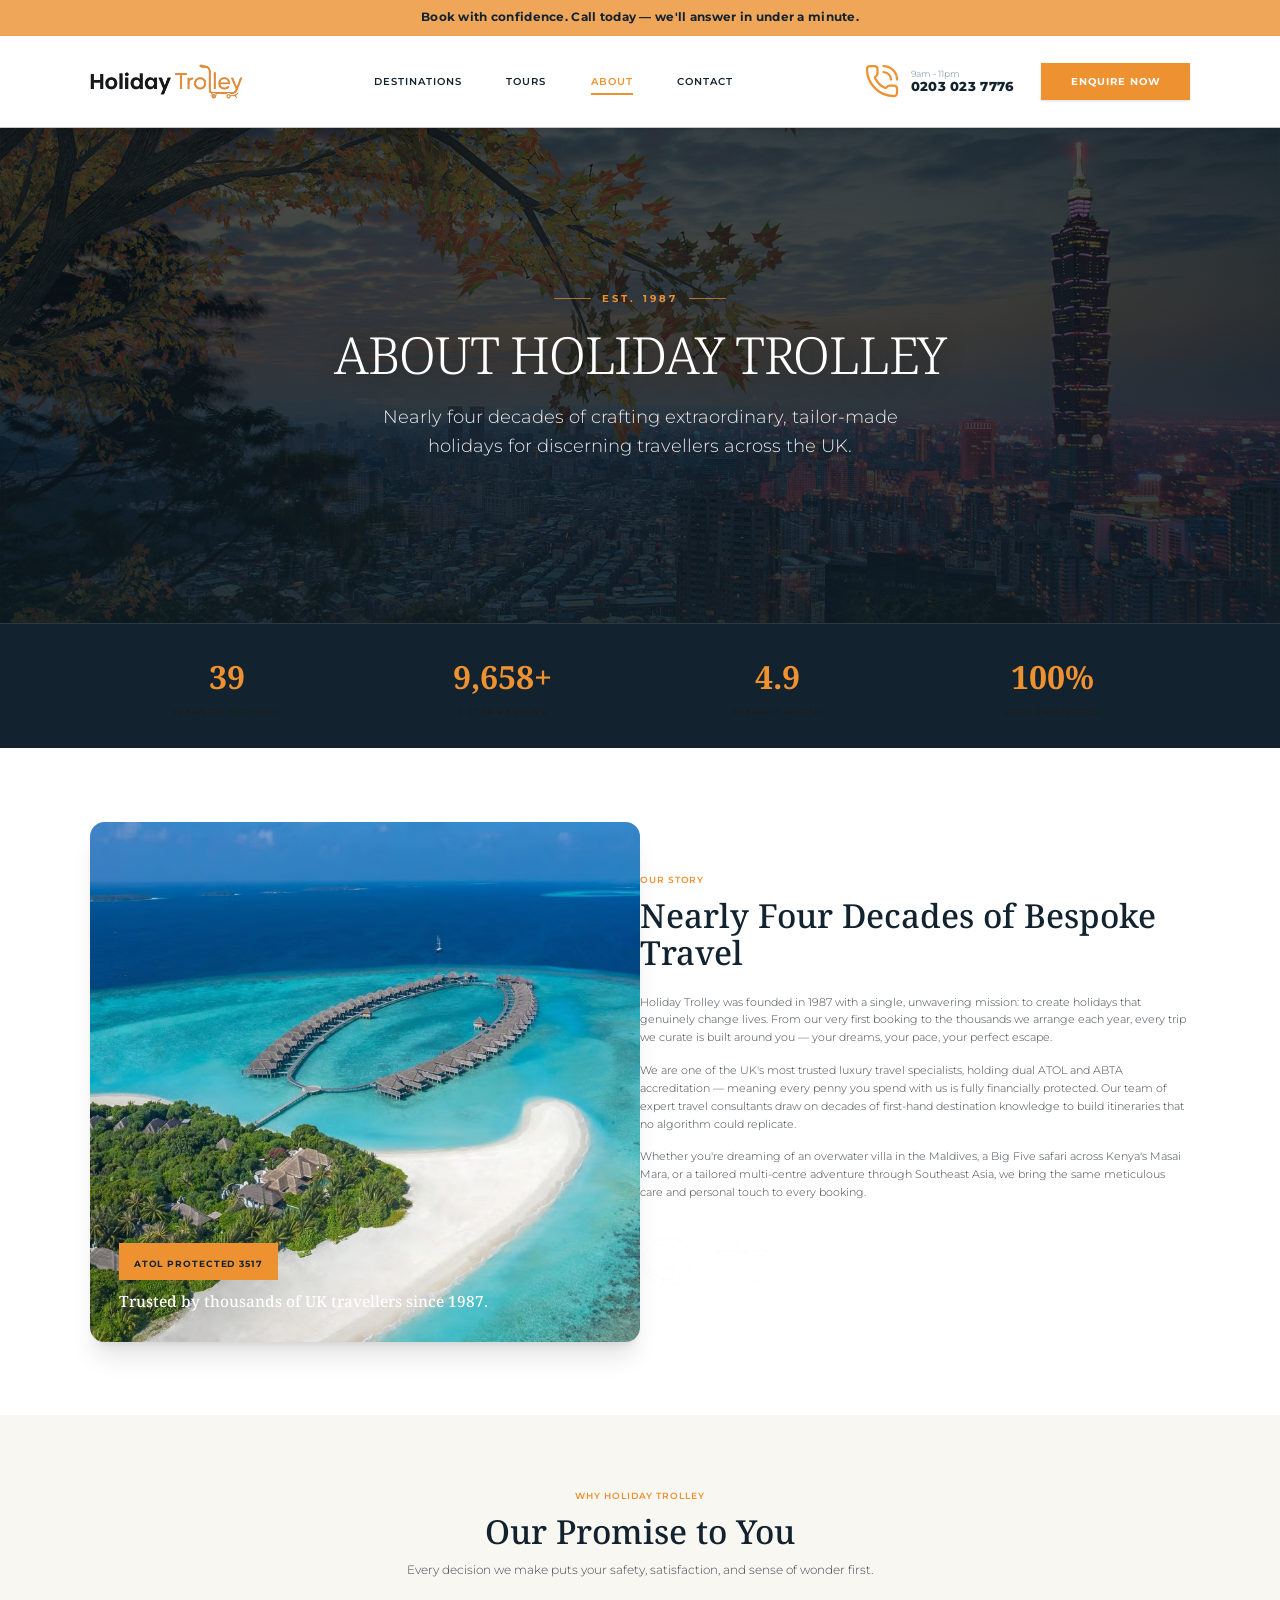
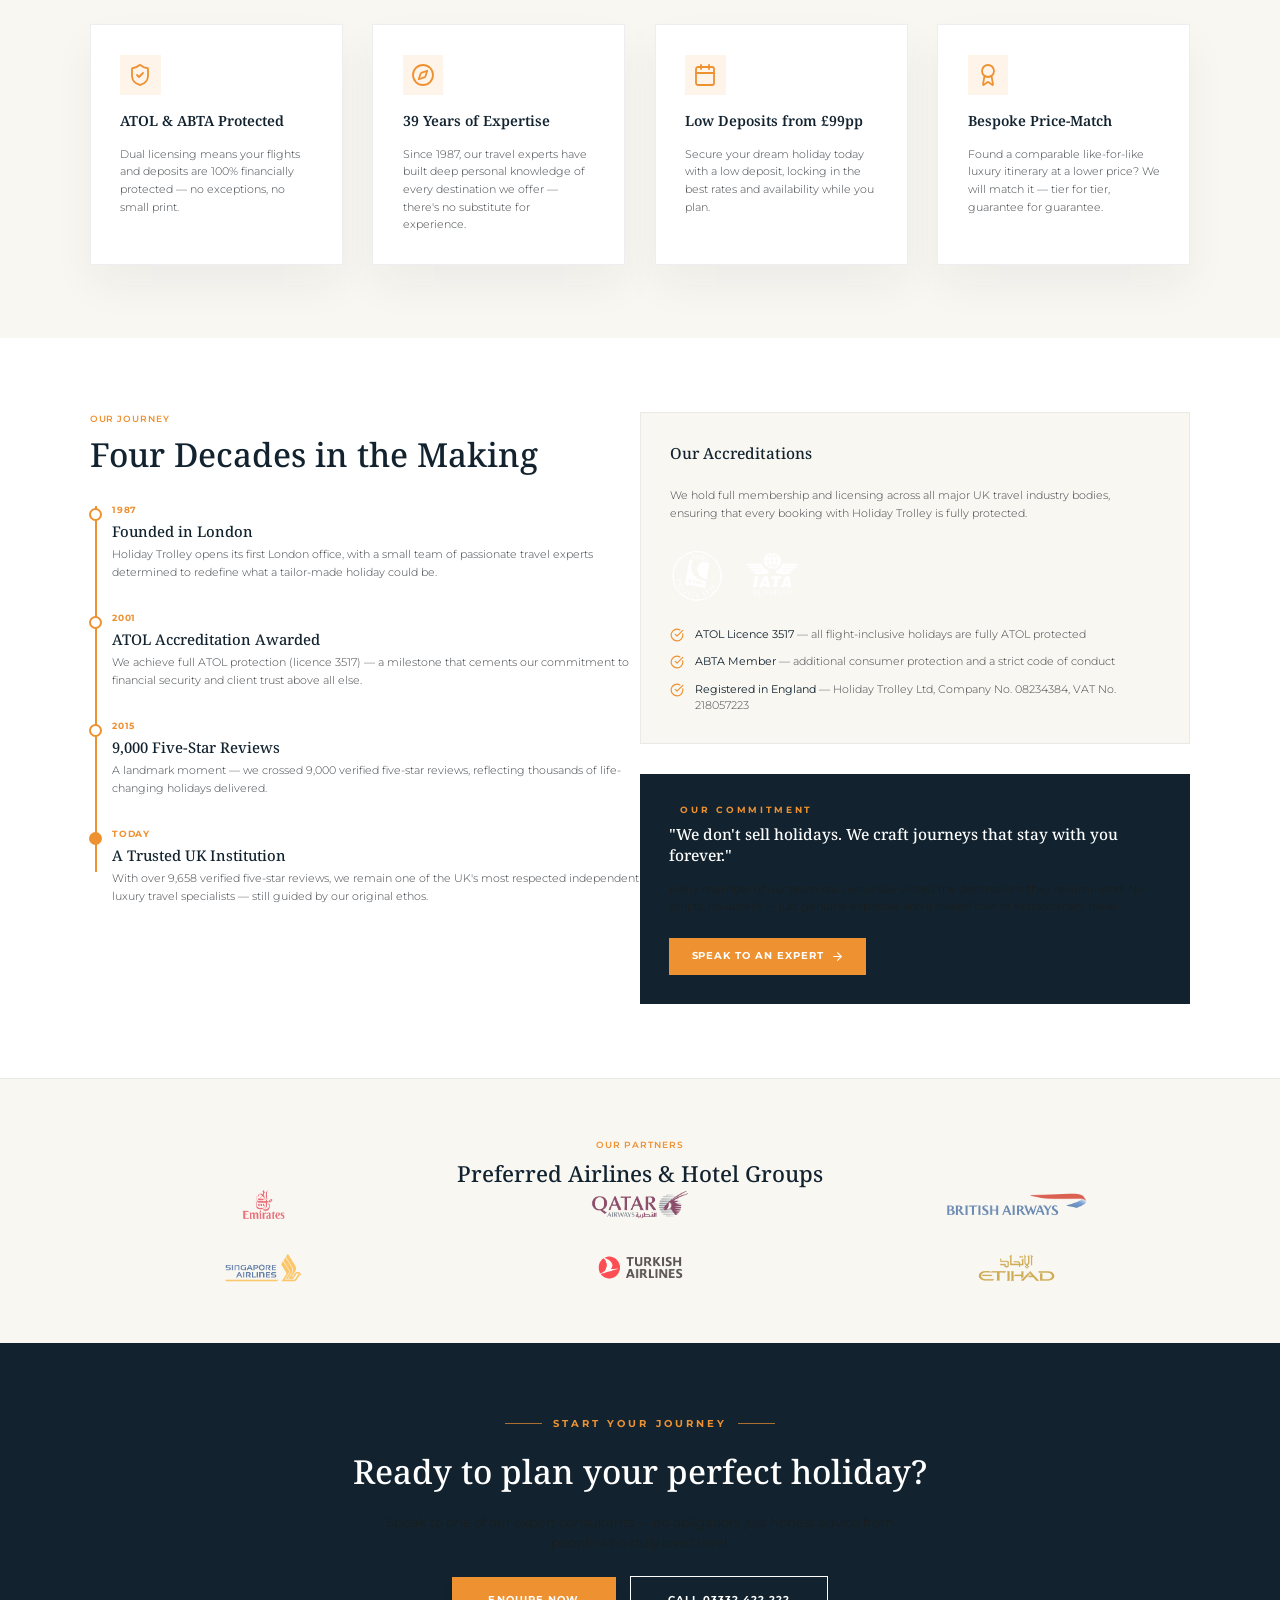
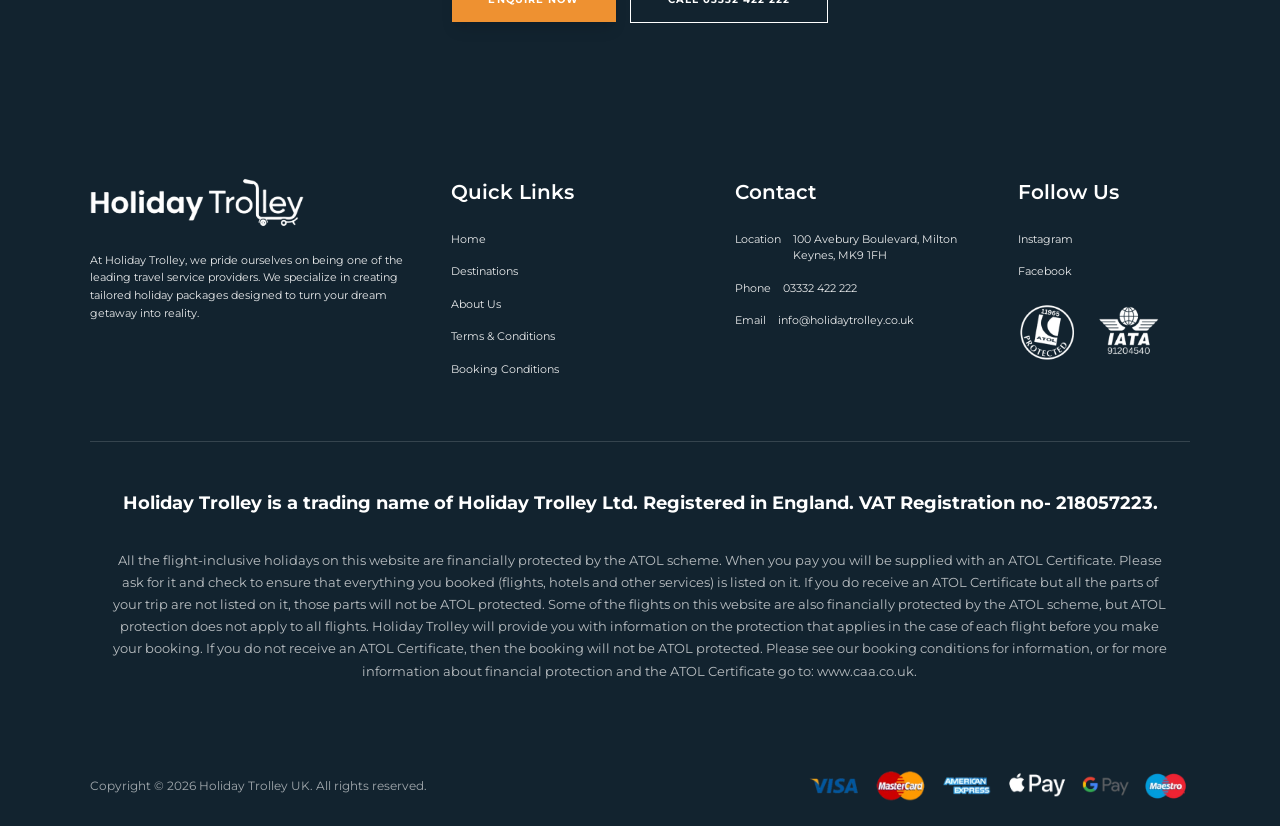
==== about.html @ e1bb8d2e "All pages built" ====
<!doctype html>
<html lang="en">

<head>
  <meta charset="UTF-8" />
  <meta name="viewport" content="width=device-width, initial-scale=1.0" />
  <link rel="icon" type="image/png" href="Assets/favicon.png" />
  <title>About Us — Holiday Trolley</title>
  <link rel="preconnect" href="https://fonts.googleapis.com" />
  <link rel="preconnect" href="https://fonts.gstatic.com" crossorigin />
  <link
    href="https://fonts.googleapis.com/css2?family=Montserrat:wght@400;500;600;700&family=Noto+Serif:wght@500;600;700&display=swap"
    rel="stylesheet" />
  <link rel="stylesheet" href="styles.css" />
</head>

<body>
  <div id="root">
    <div class="min-h-screen flex flex-col justify-between bg-surface selection:bg-gold-accent selection:text-deep-navy">

      <!-- Top bar -->
      <div class="w-full bg-gold-accent/80 py-2.5 px-4 text-center shrink-0">
        <p class="text-[#12232F] font-bold text-[0.9vw] tracking-wide">Book with confidence. Call today — we'll answer
          in under a minute.</p>
      </div>

      <!-- Header -->
      <header
        class="sticky top-0 z-50 transition-all duration-300 border-b py-[3vh] bg-pure-white shadow-sm py-5 border-outline-variant"
        id="main-header">
        <div
          class="flex justify-between items-center px-margin-mobile md:px-margin-desktop max-w-container-max mx-auto">
          <a class="flex items-center" href="index.html"><img alt="Holiday Trolley"
              class="w-[12vw] md:w-[12vw] w-auto object-contain" src="Assets/Logo.webp" /></a>
          <nav class="hidden lg:flex gap-12 items-center">
            <a href="destinations.html"
              class="text-deep-navy hover:text-gold-accent transition-colors duration-300 font-sans text-[0.8vw] tracking-widest uppercase font-semibold">Destinations</a>
            <a href="#"
              class="text-deep-navy hover:text-gold-accent transition-colors duration-300 font-sans text-[0.8vw] tracking-widest uppercase font-semibold">Tours</a>
            <a href="about.html"
              class="text-gold-accent font-semibold relative after:absolute after:bottom-[-6px] after:left-0 after:w-full after:h-[2px] after:bg-gold-accent font-sans text-[0.8vw] tracking-widest uppercase">About</a>
            <a href="contact.html"
              class="text-deep-navy hover:text-gold-accent transition-colors duration-300 font-sans text-[0.8vw] tracking-widest uppercase font-semibold">Contact</a>
          </nav>
          <div class="flex items-center gap-4">
            <div class="hidden xl:flex items-center"><a class="flex items-center gap-3 group"
                href="tel:03332422222"><svg aria-hidden="true"
                  class="lucide lucide-phone-call text-[#EE9131] group-hover:text-[#EE9131] transition-colors shrink-0"
                  fill="none" height="36" stroke="currentColor" stroke-linecap="round" stroke-linejoin="round"
                  stroke-width="1.5" viewbox="0 0 24 24" width="36" xmlns="http://www.w3.org/2000/svg">
                  <path d="M13 2a9 9 0 0 1 9 9"></path>
                  <path d="M13 6a5 5 0 0 1 5 5"></path>
                  <path
                    d="M13.832 16.568a1 1 0 0 0 1.213-.303l.355-.465A2 2 0 0 1 17 15h3a2 2 0 0 1 2 2v3a2 2 0 0 1-2 2A18 18 0 0 1 2 4a2 2 0 0 1 2-2h3a2 2 0 0 1 2 2v3a2 2 0 0 1-.8 1.6l-.468.351a1 1 0 0 0-.292 1.233 14 14 0 0 0 6.392 6.384">
                  </path>
                </svg>
                <div class="flex flex-col leading-tight"><span class="text-slate-400 text-[0.7vw]">9am -
                    11pm</span><span
                    class="text-deep-navy font-extrabold text-[1vw] tracking-wide group-hover:text-gold-accent transition-colors">0203
                    023 7776</span></div>
              </a></div>
            <div class="flex gap-2 ml-[1vw]"><button
                class="bg-gold-accent text-pure-white px-8 py-3 font-sans text-[0.8vw] tracking-widest uppercase font-bold hover:bg-gold-hover transition-all duration-300 shadow-sm">Enquire
                Now</button></div>
            <button aria-label="Open navigation menu"
              class="lg:hidden p-2 text-deep-navy hover:text-gold-accent transition-colors"><svg aria-hidden="true"
                class="lucide lucide-menu" fill="none" height="24" stroke="currentColor" stroke-linecap="round"
                stroke-linejoin="round" stroke-width="2" viewbox="0 0 24 24" width="24"
                xmlns="http://www.w3.org/2000/svg">
                <path d="M4 5h16"></path>
                <path d="M4 12h16"></path>
                <path d="M4 19h16"></path>
              </svg></button>
          </div>
        </div>
        <!-- Mobile menu -->
        <div
          class="lg:hidden absolute top-full left-0 w-full bg-pure-white border-b border-outline-variant shadow-xl p-6 transition-all duration-300 animate-fadeIn"
          id="mobile-menu" style="display:none">
          <div class="flex flex-col gap-4">
            <a href="destinations.html"
              class="text-left text-deep-navy font-serif text-lg py-2 border-b border-slate-100">Destinations</a>
            <a href="#" class="text-left text-deep-navy font-serif text-lg py-2 border-b border-slate-100">Tours</a>
            <a href="about.html"
              class="text-left text-gold-accent font-serif text-lg py-2 border-b border-slate-100">About</a>
            <a href="contact.html"
              class="text-left text-deep-navy font-serif text-lg py-2 border-b border-slate-100">Contact</a>
            <div class="flex flex-col gap-3 pt-4"><a
                class="flex items-center gap-2 text-deep-navy font-bold py-2 justify-center border border-slate-200"
                href="tel:03332422222">Call 03332 422 222</a><button
                class="w-full bg-gold-accent text-pure-white py-3 font-sans text-xs tracking-widest uppercase font-bold text-center">Start
                Bespoke Enquiry</button></div>
          </div>
        </div>
      </header>

      <!-- Hero -->
      <section class="relative bg-deep-navy overflow-hidden" style="height: 55vh; min-height: 360px;">
        <img src="Assets/Hero Imgs/Malaysia-Hero.jpg" alt="About Holiday Trolley"
          class="absolute inset-0 w-full h-full object-cover select-none"
          style="filter: brightness(0.42);" />
        <div class="absolute inset-0 hero-gradient"></div>
        <div class="absolute inset-0 flex flex-col justify-center items-center text-center px-6">
          <div class="max-w-3xl space-y-6">
            <div class="flex items-center justify-center gap-3">
              <span class="block w-10 h-px bg-gold-accent/70"></span>
              <span class="text-[0.8vw] font-bold text-gold-accent tracking-[0.3em] uppercase">Est. 1987</span>
              <span class="block w-10 h-px bg-gold-accent/70"></span>
            </div>
            <h1
              class="text-[4vw] md:text-[4vw] font-serif text-pure-white leading-none font-light uppercase tracking-tight"
              style="text-shadow: rgba(0,0,0,0.45) 0px 2px 24px;">About Holiday Trolley</h1>
            <p class="text-[1.4vw] text-pure-white/90 max-w-xl mx-auto font-sans font-light leading-relaxed">Nearly
              four decades of crafting extraordinary, tailor-made holidays for discerning travellers across the UK.</p>
          </div>
        </div>
      </section>

      <!-- Stats bar -->
      <section class="bg-deep-navy border-t border-white/10">
        <div
          class="px-margin-mobile md:px-margin-desktop max-w-container-max mx-auto grid grid-cols-2 lg:grid-cols-4 gap-0">
          <div class="py-8 px-6 text-center border-r border-white/10">
            <p class="font-serif text-gold-accent font-bold" style="font-size: 2.5vw;">39</p>
            <p class="text-pure-white/70 font-sans uppercase tracking-widest text-[0.7vw] mt-1">Years of Heritage</p>
          </div>
          <div class="py-8 px-6 text-center border-r border-white/10">
            <p class="font-serif text-gold-accent font-bold" style="font-size: 2.5vw;">9,658+</p>
            <p class="text-pure-white/70 font-sans uppercase tracking-widest text-[0.7vw] mt-1">5-Star Reviews</p>
          </div>
          <div class="py-8 px-6 text-center border-r border-white/10">
            <p class="font-serif text-gold-accent font-bold" style="font-size: 2.5vw;">4.9</p>
            <p class="text-pure-white/70 font-sans uppercase tracking-widest text-[0.7vw] mt-1">Average Rating</p>
          </div>
          <div class="py-8 px-6 text-center">
            <p class="font-serif text-gold-accent font-bold" style="font-size: 2.5vw;">100%</p>
            <p class="text-pure-white/70 font-sans uppercase tracking-widest text-[0.7vw] mt-1">ATOL Protected</p>
          </div>
        </div>
      </section>

      <!-- Our Story -->
      <section class="py-20 bg-pure-white">
        <div class="px-margin-mobile md:px-margin-desktop max-w-container-max mx-auto">
          <div class="grid grid-cols-1 md:grid-cols-2 gap-16 items-center">
            <!-- Image -->
            <div class="relative overflow-hidden rounded-2xl shadow-xl" style="height: 520px;">
              <img src="Assets/Destinations/Maldives.avif" alt="Luxury Travel"
                class="absolute inset-0 w-full h-full object-cover" />
              <div class="absolute inset-0 bg-gradient-to-t from-deep-navy/80 via-transparent to-transparent"></div>
              <div class="absolute bottom-0 left-0 right-0 p-8">
                <div class="bg-gold-accent inline-block px-4 py-2 mb-3">
                  <span class="text-deep-navy font-bold font-sans uppercase tracking-widest text-[0.7vw]">ATOL
                    Protected 3517</span>
                </div>
                <p class="text-pure-white font-serif text-[1.2vw] font-medium leading-snug">Trusted by thousands of UK
                  travellers since 1987.</p>
              </div>
            </div>
            <!-- Text -->
            <div class="space-y-6">
              <div class="space-y-3">
                <span
                  class="text-[0.625rem] font-semibold text-gold-accent uppercase tracking-widest block">Our Story</span>
                <h2 class="text-3xl md:text-4xl font-serif text-deep-navy font-medium">Nearly Four Decades of Bespoke
                  Travel</h2>
              </div>
              <div class="space-y-4 text-[0.9vw] text-on-surface-variant leading-relaxed font-light">
                <p>Holiday Trolley was founded in 1987 with a single, unwavering mission: to create holidays that
                  genuinely change lives. From our very first booking to the thousands we arrange each year, every trip
                  we curate is built around you — your dreams, your pace, your perfect escape.</p>
                <p>We are one of the UK's most trusted luxury travel specialists, holding dual ATOL and ABTA
                  accreditation — meaning every penny you spend with us is fully financially protected. Our team of
                  expert travel consultants draw on decades of first-hand destination knowledge to build itineraries
                  that no algorithm could replicate.</p>
                <p>Whether you're dreaming of an overwater villa in the Maldives, a Big Five safari across Kenya's
                  Masai Mara, or a tailored multi-centre adventure through Southeast Asia, we bring the same meticulous
                  care and personal touch to every booking.</p>
              </div>
              <div class="flex items-center gap-4 pt-2">
                <img src="Assets/ATOL-&-IATA.png" alt="ATOL & IATA" class="h-16 w-auto object-contain" />
              </div>
            </div>
          </div>
        </div>
      </section>

      <!-- Why Choose Us -->
      <section class="py-20 bg-soft-cream">
        <div class="px-margin-mobile md:px-margin-desktop max-w-container-max mx-auto space-y-12">
          <div class="text-center space-y-3">
            <span
              class="text-[0.625rem] font-semibold text-gold-accent uppercase tracking-widest block">Why Holiday
              Trolley</span>
            <h2 class="text-3xl md:text-4xl font-serif text-deep-navy font-medium">Our Promise to You</h2>
            <p class="text-[0.9vw] text-on-surface-variant max-w-xl mx-auto font-light leading-relaxed">Every decision
              we make puts your safety, satisfaction, and sense of wonder first.</p>
          </div>

          <div class="grid grid-cols-1 sm:grid-cols-2 lg:grid-cols-4 gap-8">
            <!-- Card 1 -->
            <div class="bg-pure-white p-8 space-y-4 border border-outline-variant/30 card-shadow">
              <div class="w-11 h-11 bg-gold-accent/10 flex items-center justify-center">
                <svg class="text-gold-accent" fill="none" height="24" stroke="currentColor" stroke-linecap="round"
                  stroke-linejoin="round" stroke-width="1.8" viewbox="0 0 24 24" width="24"
                  xmlns="http://www.w3.org/2000/svg">
                  <path
                    d="M20 13c0 5-3.5 7.5-7.66 8.95a1 1 0 0 1-.67-.01C7.5 20.5 4 18 4 13V6a1 1 0 0 1 1-1c2 0 4.5-1.2 6.24-2.72a1.17 1.17 0 0 1 1.52 0C14.51 3.81 17 5 19 5a1 1 0 0 1 1 1z">
                  </path>
                  <path d="m9 12 2 2 4-4"></path>
                </svg>
              </div>
              <h3 class="font-serif font-semibold text-deep-navy text-[1.1vw]">ATOL &amp; ABTA Protected</h3>
              <p class="text-[0.85vw] text-on-surface-variant leading-relaxed font-light">Dual licensing means your
                flights and deposits are 100% financially protected — no exceptions, no small print.</p>
            </div>
            <!-- Card 2 -->
            <div class="bg-pure-white p-8 space-y-4 border border-outline-variant/30 card-shadow">
              <div class="w-11 h-11 bg-gold-accent/10 flex items-center justify-center">
                <svg class="text-gold-accent" fill="none" height="24" stroke="currentColor" stroke-linecap="round"
                  stroke-linejoin="round" stroke-width="1.8" viewbox="0 0 24 24" width="24"
                  xmlns="http://www.w3.org/2000/svg">
                  <circle cx="12" cy="12" r="10"></circle>
                  <path d="m16.24 7.76-1.804 5.411a2 2 0 0 1-1.265 1.265L7.76 16.24l1.804-5.411a2 2 0 0 1 1.265-1.265z">
                  </path>
                </svg>
              </div>
              <h3 class="font-serif font-semibold text-deep-navy text-[1.1vw]">39 Years of Expertise</h3>
              <p class="text-[0.85vw] text-on-surface-variant leading-relaxed font-light">Since 1987, our travel
                experts have built deep personal knowledge of every destination we offer — there's no substitute for
                experience.</p>
            </div>
            <!-- Card 3 -->
            <div class="bg-pure-white p-8 space-y-4 border border-outline-variant/30 card-shadow">
              <div class="w-11 h-11 bg-gold-accent/10 flex items-center justify-center">
                <svg class="text-gold-accent" fill="none" height="24" stroke="currentColor" stroke-linecap="round"
                  stroke-linejoin="round" stroke-width="1.8" viewbox="0 0 24 24" width="24"
                  xmlns="http://www.w3.org/2000/svg">
                  <path d="M8 2v4"></path>
                  <path d="M16 2v4"></path>
                  <rect height="18" rx="2" width="18" x="3" y="4"></rect>
                  <path d="M3 10h18"></path>
                </svg>
              </div>
              <h3 class="font-serif font-semibold text-deep-navy text-[1.1vw]">Low Deposits from £99pp</h3>
              <p class="text-[0.85vw] text-on-surface-variant leading-relaxed font-light">Secure your dream holiday
                today with a low deposit, locking in the best rates and availability while you plan.</p>
            </div>
            <!-- Card 4 -->
            <div class="bg-pure-white p-8 space-y-4 border border-outline-variant/30 card-shadow">
              <div class="w-11 h-11 bg-gold-accent/10 flex items-center justify-center">
                <svg class="text-gold-accent" fill="none" height="24" stroke="currentColor" stroke-linecap="round"
                  stroke-linejoin="round" stroke-width="1.8" viewbox="0 0 24 24" width="24"
                  xmlns="http://www.w3.org/2000/svg">
                  <path
                    d="m15.477 12.89 1.515 8.526a.5.5 0 0 1-.81.47l-3.58-2.687a1 1 0 0 0-1.197 0l-3.586 2.686a.5.5 0 0 1-.81-.469l1.514-8.526">
                  </path>
                  <circle cx="12" cy="8" r="6"></circle>
                </svg>
              </div>
              <h3 class="font-serif font-semibold text-deep-navy text-[1.1vw]">Bespoke Price-Match</h3>
              <p class="text-[0.85vw] text-on-surface-variant leading-relaxed font-light">Found a comparable
                like-for-like luxury itinerary at a lower price? We will match it — tier for tier, guarantee for
                guarantee.</p>
            </div>
          </div>
        </div>
      </section>

      <!-- Our Values / Timeline -->
      <section class="py-20 bg-pure-white">
        <div class="px-margin-mobile md:px-margin-desktop max-w-container-max mx-auto">
          <div class="grid grid-cols-1 md:grid-cols-2 gap-16 items-start">
            <div class="space-y-8">
              <div class="space-y-3">
                <span
                  class="text-[0.625rem] font-semibold text-gold-accent uppercase tracking-widest block">Our
                  Journey</span>
                <h2 class="text-3xl md:text-4xl font-serif text-deep-navy font-medium">Four Decades in the Making</h2>
              </div>
              <!-- Timeline -->
              <div class="relative pl-6 space-y-8">
                <div class="absolute left-1.5 top-1 bottom-1 w-0.5 bg-gold-accent"></div>

                <div class="relative">
                  <div
                    class="absolute -left-[23px] top-1.5 w-3.5 h-3.5 bg-pure-white rounded-full border-2 border-gold-accent">
                  </div>
                  <div class="space-y-1">
                    <span
                      class="text-[0.625rem] font-bold text-gold-accent font-sans uppercase tracking-widest block">1987</span>
                    <h3 class="font-serif text-base text-deep-navy font-medium">Founded in London</h3>
                    <p class="text-[0.85vw] text-on-surface-variant leading-relaxed font-light">Holiday Trolley opens
                      its first London office, with a small team of passionate travel experts determined to redefine
                      what a tailor-made holiday could be.</p>
                  </div>
                </div>

                <div class="relative">
                  <div
                    class="absolute -left-[23px] top-1.5 w-3.5 h-3.5 bg-pure-white rounded-full border-2 border-gold-accent">
                  </div>
                  <div class="space-y-1">
                    <span
                      class="text-[0.625rem] font-bold text-gold-accent font-sans uppercase tracking-widest block">2001</span>
                    <h3 class="font-serif text-base text-deep-navy font-medium">ATOL Accreditation Awarded</h3>
                    <p class="text-[0.85vw] text-on-surface-variant leading-relaxed font-light">We achieve full ATOL
                      protection (licence 3517) — a milestone that cements our commitment to financial security and
                      client trust above all else.</p>
                  </div>
                </div>

                <div class="relative">
                  <div
                    class="absolute -left-[23px] top-1.5 w-3.5 h-3.5 bg-pure-white rounded-full border-2 border-gold-accent">
                  </div>
                  <div class="space-y-1">
                    <span
                      class="text-[0.625rem] font-bold text-gold-accent font-sans uppercase tracking-widest block">2015</span>
                    <h3 class="font-serif text-base text-deep-navy font-medium">9,000 Five-Star Reviews</h3>
                    <p class="text-[0.85vw] text-on-surface-variant leading-relaxed font-light">A landmark moment —
                      we crossed 9,000 verified five-star reviews, reflecting thousands of
                      life-changing holidays delivered.</p>
                  </div>
                </div>

                <div class="relative">
                  <div
                    class="absolute -left-[23px] top-1.5 w-3.5 h-3.5 bg-gold-accent rounded-full border-2 border-gold-accent">
                  </div>
                  <div class="space-y-1">
                    <span
                      class="text-[0.625rem] font-bold text-gold-accent font-sans uppercase tracking-widest block">Today</span>
                    <h3 class="font-serif text-base text-deep-navy font-medium">A Trusted UK Institution</h3>
                    <p class="text-[0.85vw] text-on-surface-variant leading-relaxed font-light">With over 9,658 verified five-star reviews, we remain one of the UK's most respected independent luxury travel
                      specialists — still guided by our original ethos.</p>
                  </div>
                </div>
              </div>
            </div>

            <!-- Right column: Accreditations + Team promise -->
            <div class="space-y-8">
              <!-- Accreditations -->
              <div class="bg-soft-cream border border-outline-variant/30 p-8 space-y-6">
                <h3 class="font-serif text-deep-navy font-medium text-[1.2vw]">Our Accreditations</h3>
                <p class="text-[0.85vw] text-on-surface-variant leading-relaxed font-light">We hold full membership
                  and licensing across all major UK travel industry bodies, ensuring that every booking with Holiday
                  Trolley is fully protected.</p>
                <div class="flex items-center gap-6 flex-wrap">
                  <img src="Assets/ATOL-&-IATA.png" alt="ATOL & IATA Protected" class="h-16 w-auto object-contain" />
                </div>
                <ul class="space-y-3 text-[0.85vw] text-on-surface-variant font-light">
                  <li class="flex gap-3 items-start">
                    <svg class="text-gold-accent shrink-0 mt-0.5" fill="none" height="14" stroke="currentColor"
                      stroke-linecap="round" stroke-linejoin="round" stroke-width="2" viewbox="0 0 24 24" width="14"
                      xmlns="http://www.w3.org/2000/svg">
                      <path d="M21.801 10A10 10 0 1 1 17 3.335"></path>
                      <path d="m9 11 3 3L22 4"></path>
                    </svg>
                    <span><strong class="text-deep-navy">ATOL Licence 3517</strong> — all flight-inclusive holidays are
                      fully ATOL protected</span>
                  </li>
                  <li class="flex gap-3 items-start">
                    <svg class="text-gold-accent shrink-0 mt-0.5" fill="none" height="14" stroke="currentColor"
                      stroke-linecap="round" stroke-linejoin="round" stroke-width="2" viewbox="0 0 24 24" width="14"
                      xmlns="http://www.w3.org/2000/svg">
                      <path d="M21.801 10A10 10 0 1 1 17 3.335"></path>
                      <path d="m9 11 3 3L22 4"></path>
                    </svg>
                    <span><strong class="text-deep-navy">ABTA Member</strong> — additional consumer protection and a
                      strict code of conduct</span>
                  </li>
                  <li class="flex gap-3 items-start">
                    <svg class="text-gold-accent shrink-0 mt-0.5" fill="none" height="14" stroke="currentColor"
                      stroke-linecap="round" stroke-linejoin="round" stroke-width="2" viewbox="0 0 24 24" width="14"
                      xmlns="http://www.w3.org/2000/svg">
                      <path d="M21.801 10A10 10 0 1 1 17 3.335"></path>
                      <path d="m9 11 3 3L22 4"></path>
                    </svg>
                    <span><strong class="text-deep-navy">Registered in England</strong> — Holiday Trolley Ltd, Company
                      No. 08234384, VAT No. 218057223</span>
                  </li>
                </ul>
              </div>
              <!-- Our team promise -->
              <div class="bg-deep-navy p-8 space-y-4">
                <div class="flex items-center gap-3 mb-2">
                  <span class="block w-8 h-px bg-gold-accent/70"></span>
                  <span class="text-[0.7vw] font-bold text-gold-accent tracking-[0.3em] uppercase">Our Commitment</span>
                </div>
                <h3 class="font-serif text-pure-white font-medium text-[1.2vw] leading-snug">"We don't sell holidays.
                  We craft journeys that stay with you forever."</h3>
                <p class="text-pure-white/70 text-[0.85vw] leading-relaxed font-light">Every member of our team has
                  personally visited the destinations they recommend. No scripts, no upsells — just genuine expertise
                  and a shared love of extraordinary travel.</p>
                <a href="contact.html"
                  class="inline-flex items-center gap-2 bg-gold-accent text-pure-white px-6 py-3 font-sans text-[0.75vw] tracking-widest uppercase font-bold hover:bg-gold-hover transition-all duration-300 mt-2">
                  Speak to an Expert
                  <svg fill="none" height="13" stroke="currentColor" stroke-linecap="round" stroke-linejoin="round"
                    stroke-width="2" viewbox="0 0 24 24" width="13" xmlns="http://www.w3.org/2000/svg">
                    <path d="M5 12h14"></path>
                    <path d="m12 5 7 7-7 7"></path>
                  </svg>
                </a>
              </div>
            </div>
          </div>
        </div>
      </section>

      <!-- Trusted Partners -->
      <section class="py-16 bg-soft-cream border-t border-outline-variant/30">
        <div class="px-margin-mobile md:px-margin-desktop max-w-container-max mx-auto space-y-10">
          <div class="text-center space-y-2">
            <span class="text-[0.625rem] font-semibold text-gold-accent uppercase tracking-widest block">Our
              Partners</span>
            <h2 class="text-2xl font-serif text-deep-navy font-medium">Preferred Airlines &amp; Hotel Groups</h2>
          </div>
          <div class="grid grid-cols-3 md:grid-cols-6 gap-8 items-center opacity-70">
            <img src="Assets/Airlines/emirates_logo_e0645eedaf.png" alt="Emirates" class="w-full object-contain h-9" />
            <img src="Assets/Airlines/qatar_airlines_logo_4b806b7da4.png" alt="Qatar Airways"
              class="w-full object-contain h-9" />
            <img src="Assets/Airlines/british_airways_logo_3782351f99.png" alt="British Airways"
              class="w-full object-contain h-9" />
            <img src="Assets/Airlines/singapore_airlines_logo_e8b86222af.png" alt="Singapore Airlines"
              class="w-full object-contain h-9" />
            <img src="Assets/Airlines/turkish_airlines_logo_439238dd02.png" alt="Turkish Airlines"
              class="w-full object-contain h-9" />
            <img src="Assets/Airlines/etihad_logo_2aa3a6f875.png" alt="Etihad" class="w-full object-contain h-9" />
          </div>
        </div>
      </section>

      <!-- CTA -->
      <section class="py-20 bg-deep-navy text-center">
        <div class="px-margin-mobile md:px-margin-desktop max-w-container-max mx-auto space-y-6">
          <div class="flex items-center justify-center gap-3">
            <span class="block w-10 h-px bg-gold-accent/70"></span>
            <span class="text-[0.8vw] font-bold text-gold-accent tracking-[0.3em] uppercase">Start Your Journey</span>
            <span class="block w-10 h-px bg-gold-accent/70"></span>
          </div>
          <h2 class="text-3xl md:text-4xl font-serif text-pure-white font-medium">Ready to plan your perfect holiday?
          </h2>
          <p class="text-[1vw] text-pure-white/70 max-w-xl mx-auto font-light leading-relaxed">Speak to one of our
            expert consultants — no obligation, just honest advice from people who truly love travel.</p>
          <div class="flex items-center justify-center gap-4 flex-wrap">
            <a href="contact.html"
              class="bg-gold-accent text-pure-white px-10 py-4 font-sans text-[0.8vw] tracking-widest uppercase font-bold hover:bg-gold-hover transition-all duration-300 shadow-lg inline-block">Enquire
              Now</a>
            <a href="tel:03332422222"
              class="border border-pure-white/40 text-pure-white px-10 py-4 font-sans text-[0.8vw] tracking-widest uppercase font-bold hover:border-gold-accent hover:text-gold-accent transition-all duration-300 inline-block">Call
              03332 422 222</a>
          </div>
        </div>
      </section>

      <!-- Footer -->
      <footer id="footer">
        <div class="wrap max-w-container-max mx-auto">
          <div class="foot-grid">
            <div class="foot-col">
              <img class="foot-logo" src="Assets/Logo.webp" alt="Holiday Trolley">
              <p>At Holiday Trolley, we pride ourselves on being one of the leading travel service providers. We
                specialize in creating tailored holiday packages designed to turn your dream getaway into reality.</p>
            </div>
            <div class="foot-col">
              <h4>Quick Links</h4>
              <ul>
                <li><a href="index.html">Home</a></li>
                <li><a href="destinations.html">Destinations</a></li>
                <li><a href="about.html">About Us</a></li>
                <li><a href="#">Terms &amp; Conditions</a></li>
                <li><a href="#">Booking Conditions</a></li>
              </ul>
            </div>
            <div class="foot-col">
              <h4>Contact</h4>
              <ul>
                <li class="row"><span>Location</span><span>100 Avebury Boulevard, Milton Keynes, MK9 1FH</span></li>
                <li class="row"><span>Phone</span><a href="tel:03332422222">03332 422 222</a></li>
                <li class="row"><span>Email</span><a
                    href="mailto:info@holidaytrolley.co.uk">info@holidaytrolley.co.uk</a></li>
              </ul>
            </div>
            <div class="foot-col">
              <h4>Follow Us</h4>
              <ul style="margin-bottom:32px">
                <li><a href="#">Instagram</a></li>
                <li><a href="#">Facebook</a></li>
              </ul>
              <img class="atol-badge" src="Assets/ATOL-&-IATA.png" alt="ATOL & IATA Protected">
            </div>
          </div>
          <div class="legal">
            <h5>Holiday Trolley is a trading name of Holiday Trolley Ltd. Registered in England. VAT Registration no-
              218057223.</h5>
            <p>All the flight-inclusive holidays on this website are financially protected by the ATOL scheme. When you
              pay you will be supplied with an ATOL Certificate. Please ask for it and check to ensure that everything
              you booked (flights, hotels and other services) is listed on it. If you do receive an ATOL Certificate but
              all the parts of your trip are not listed on it, those parts will not be ATOL protected. Some of the
              flights on this website are also financially protected by the ATOL scheme, but ATOL protection does not
              apply to all flights. Holiday Trolley will provide you with information on the protection that applies in
              the case of each flight before you make your booking. If you do not receive an ATOL Certificate, then the
              booking will not be ATOL protected. Please see our booking conditions for information, or for more
              information about financial protection and the ATOL Certificate go to: www.caa.co.uk.</p>
          </div>
        </div>
        <div class="botbar">
          <div class="wrap botbar-in">
            <p>Copyright &copy; 2026 Holiday Trolley UK. All rights reserved.</p>
            <div class="pays">
              <img src="Assets/Payment-Methods.webp" alt="Payment Methods">
            </div>
          </div>
        </div>
      </footer>

    </div>
  </div>

  <script>
    const menuBtn = document.querySelector('[aria-label="Open navigation menu"]');
    const mobileMenu = document.getElementById('mobile-menu');
    if (menuBtn && mobileMenu) {
      menuBtn.addEventListener('click', () => {
        mobileMenu.style.display = mobileMenu.style.display === 'none' ? 'block' : 'none';
      });
    }
  </script>
</body>

</html>
---- styles.css ----
@import"https://fonts.googleapis.com/css2?family=Montserrat:wght@400;500;600;700&family=Noto+Serif:wght@500;600;700&display=swap";

/*! tailwindcss v4.3.0 | MIT License | https://tailwindcss.com */
@layer properties {
  @supports (((-webkit-hyphens:none)) and (not (margin-trim:inline))) or ((-moz-orient:inline) and (not (color:rgb(from red r g b)))) {

    *,
    :before,
    :after,
    ::backdrop {
      --tw-translate-x: 0;
      --tw-translate-y: 0;
      --tw-translate-z: 0;
      --tw-rotate-x: initial;
      --tw-rotate-y: initial;
      --tw-rotate-z: initial;
      --tw-skew-x: initial;
      --tw-skew-y: initial;
      --tw-space-y-reverse: 0;
      --tw-border-style: solid;
      --tw-gradient-position: initial;
      --tw-gradient-from: #0000;
      --tw-gradient-via: #0000;
      --tw-gradient-to: #0000;
      --tw-gradient-stops: initial;
      --tw-gradient-via-stops: initial;
      --tw-gradient-from-position: 0%;
      --tw-gradient-via-position: 50%;
      --tw-gradient-to-position: 100%;
      --tw-leading: initial;
      --tw-font-weight: initial;
      --tw-tracking: initial;
      --tw-shadow: 0 0 #0000;
      --tw-shadow-color: initial;
      --tw-shadow-alpha: 100%;
      --tw-inset-shadow: 0 0 #0000;
      --tw-inset-shadow-color: initial;
      --tw-inset-shadow-alpha: 100%;
      --tw-ring-color: initial;
      --tw-ring-shadow: 0 0 #0000;
      --tw-inset-ring-color: initial;
      --tw-inset-ring-shadow: 0 0 #0000;
      --tw-ring-inset: initial;
      --tw-ring-offset-width: 0px;
      --tw-ring-offset-color: #fff;
      --tw-ring-offset-shadow: 0 0 #0000;
      --tw-blur: initial;
      --tw-brightness: initial;
      --tw-contrast: initial;
      --tw-grayscale: initial;
      --tw-hue-rotate: initial;
      --tw-invert: initial;
      --tw-opacity: initial;
      --tw-saturate: initial;
      --tw-sepia: initial;
      --tw-drop-shadow: initial;
      --tw-drop-shadow-color: initial;
      --tw-drop-shadow-alpha: 100%;
      --tw-drop-shadow-size: initial;
      --tw-backdrop-blur: initial;
      --tw-backdrop-brightness: initial;
      --tw-backdrop-contrast: initial;
      --tw-backdrop-grayscale: initial;
      --tw-backdrop-hue-rotate: initial;
      --tw-backdrop-invert: initial;
      --tw-backdrop-opacity: initial;
      --tw-backdrop-saturate: initial;
      --tw-backdrop-sepia: initial;
      --tw-duration: initial;
      --tw-ease: initial;
      --tw-scale-x: 1;
      --tw-scale-y: 1;
      --tw-scale-z: 1;
      --tw-content: ""
    }
  }
}

@layer theme {

  :root,
  :host {
    --font-sans: "Montserrat", ui-sans-serif, system-ui, sans-serif;
    --font-serif: "Noto Serif", Georgia, Cambria, "Times New Roman", Times, serif;
    --font-mono: ui-monospace, SFMono-Regular, Menlo, Monaco, Consolas, "Liberation Mono", "Courier New", monospace;
    --color-red-500: oklch(63.7% .237 25.331);
    --color-red-600: oklch(57.7% .245 27.325);
    --color-red-700: oklch(50.5% .213 27.518);
    --color-green-500: oklch(72.3% .219 149.579);
    --color-emerald-50: oklch(97.9% .021 166.113);
    --color-emerald-500: oklch(69.6% .17 162.48);
    --color-slate-100: oklch(96.8% .007 247.896);
    --color-slate-200: oklch(92.9% .013 255.508);
    --color-slate-300: oklch(86.9% .022 252.894);
    --color-slate-400: oklch(70.4% .04 256.788);
    --color-black: #000;
    --color-white: #fff;
    --spacing: .25rem;
    --container-xs: 20rem;
    --container-md: 28rem;
    --container-xl: 36rem;
    --container-2xl: 42rem;
    --container-4xl: 56rem;
    --text-xs: .75rem;
    --text-xs--line-height: calc(1 / .75);
    --text-sm: .875rem;
    --text-sm--line-height: calc(1.25 / .875);
    --text-base: 1rem;
    --text-base--line-height: 1.5;
    --text-lg: 1.125rem;
    --text-lg--line-height: calc(1.75 / 1.125);
    --text-xl: 1.25rem;
    --text-xl--line-height: calc(1.75 / 1.25);
    --text-2xl: 1.5rem;
    --text-2xl--line-height: calc(2 / 1.5);
    --text-3xl: 1.875rem;
    --text-3xl--line-height: 1.2;
    --text-4xl: 2.25rem;
    --text-4xl--line-height: calc(2.5 / 2.25);
    --text-5xl: 3rem;
    --text-5xl--line-height: 1;
    --font-weight-light: 300;
    --font-weight-medium: 500;
    --font-weight-semibold: 600;
    --font-weight-bold: 700;
    --font-weight-extrabold: 800;
    --tracking-tight: -.025em;
    --tracking-wide: .025em;
    --tracking-wider: .05em;
    --tracking-widest: .1em;
    --leading-tight: 1.25;
    --leading-snug: 1.375;
    --leading-relaxed: 1.625;
    --radius-xs: .125rem;
    --radius-sm: .25rem;
    --radius-lg: .5rem;
    --radius-2xl: 1rem;
    --radius-3xl: 1.5rem;
    --ease-in-out: cubic-bezier(.4, 0, .2, 1);
    --blur-xs: 4px;
    --blur-sm: 8px;
    --blur-md: 12px;
    --default-transition-duration: .15s;
    --default-transition-timing-function: cubic-bezier(.4, 0, .2, 1);
    --default-font-family: var(--font-sans);
    --default-mono-font-family: var(--font-mono);
    --spacing-margin-mobile: 4vw;
    --spacing-margin-desktop: 7vw;
    --color-deep-navy: #12232f;
    --color-gold-accent: #ee9131;
    --color-gold-hover: #d4811f;
    --color-soft-cream: #f9f7f2;
    --color-pure-white: #fff;
    --color-surface: #fbf9f4;
    --color-on-surface: #1b1c19;
    --color-on-surface-variant: #43474b;
    --color-outline-variant: #c3c7cc;
    --color-error: #ba1a1a
  }
}

@layer base {

  *,
  :after,
  :before,
  ::backdrop {
    box-sizing: border-box;
    border: 0 solid;
    margin: 0;
    padding: 0
  }

  ::file-selector-button {
    box-sizing: border-box;
    border: 0 solid;
    margin: 0;
    padding: 0
  }

  html,
  :host {
    -webkit-text-size-adjust: 100%;
    -moz-tab-size: 4;
    tab-size: 4;
    line-height: 1.5;
    font-family: var(--default-font-family, ui-sans-serif, system-ui, sans-serif, "Apple Color Emoji", "Segoe UI Emoji", "Segoe UI Symbol", "Noto Color Emoji");
    font-feature-settings: var(--default-font-feature-settings, normal);
    font-variation-settings: var(--default-font-variation-settings, normal);
    -webkit-tap-highlight-color: transparent
  }

  hr {
    height: 0;
    color: inherit;
    border-top-width: 1px
  }

  abbr:where([title]) {
    -webkit-text-decoration: underline dotted;
    text-decoration: underline dotted
  }

  h1,
  h2,
  h3,
  h4,
  h5,
  h6 {
    font-size: inherit;
    font-weight: inherit
  }

  a {
    color: inherit;
    -webkit-text-decoration: inherit;
    text-decoration: inherit
  }

  b,
  strong {
    font-weight: bolder
  }

  code,
  kbd,
  samp,
  pre {
    font-family: var(--default-mono-font-family, ui-monospace, SFMono-Regular, Menlo, Monaco, Consolas, "Liberation Mono", "Courier New", monospace);
    font-feature-settings: var(--default-mono-font-feature-settings, normal);
    font-variation-settings: var(--default-mono-font-variation-settings, normal);
    font-size: 1em
  }

  small {
    font-size: 80%
  }

  sub,
  sup {
    vertical-align: baseline;
    font-size: 75%;
    line-height: 0;
    position: relative
  }

  sub {
    bottom: -.25em
  }

  sup {
    top: -.5em
  }

  table {
    text-indent: 0;
    border-color: inherit;
    border-collapse: collapse
  }

  :-moz-focusring {
    outline: auto
  }

  progress {
    vertical-align: baseline
  }

  summary {
    display: list-item
  }

  ol,
  ul,
  menu {
    list-style: none
  }

  img,
  svg,
  video,
  canvas,
  audio,
  iframe,
  embed,
  object {
    vertical-align: middle;
    display: block
  }

  img,
  video {
    max-width: 100%;
    height: auto
  }

  button,
  input,
  select,
  optgroup,
  textarea {
    font: inherit;
    font-feature-settings: inherit;
    font-variation-settings: inherit;
    letter-spacing: inherit;
    color: inherit;
    opacity: 1;
    background-color: #0000;
    border-radius: 0
  }

  ::file-selector-button {
    font: inherit;
    font-feature-settings: inherit;
    font-variation-settings: inherit;
    letter-spacing: inherit;
    color: inherit;
    opacity: 1;
    background-color: #0000;
    border-radius: 0
  }

  :where(select:is([multiple], [size])) optgroup {
    font-weight: bolder
  }

  :where(select:is([multiple], [size])) optgroup option {
    padding-inline-start: 20px
  }

  ::file-selector-button {
    margin-inline-end: 4px
  }

  ::placeholder {
    opacity: 1
  }

  @supports (not ((-webkit-appearance:-apple-pay-button))) or (contain-intrinsic-size:1px) {
    ::placeholder {
      color: currentColor
    }

    @supports (color:color-mix(in lab, red, red)) {
      ::placeholder {
        color: color-mix(in oklab, currentcolor 50%, transparent)
      }
    }
  }

  textarea {
    resize: vertical
  }

  ::-webkit-search-decoration {
    -webkit-appearance: none
  }

  ::-webkit-date-and-time-value {
    min-height: 1lh;
    text-align: inherit
  }

  ::-webkit-datetime-edit {
    display: inline-flex
  }

  ::-webkit-datetime-edit-fields-wrapper {
    padding: 0
  }

  ::-webkit-datetime-edit {
    padding-block: 0
  }

  ::-webkit-datetime-edit-year-field {
    padding-block: 0
  }

  ::-webkit-datetime-edit-month-field {
    padding-block: 0
  }

  ::-webkit-datetime-edit-day-field {
    padding-block: 0
  }

  ::-webkit-datetime-edit-hour-field {
    padding-block: 0
  }

  ::-webkit-datetime-edit-minute-field {
    padding-block: 0
  }

  ::-webkit-datetime-edit-second-field {
    padding-block: 0
  }

  ::-webkit-datetime-edit-millisecond-field {
    padding-block: 0
  }

  ::-webkit-datetime-edit-meridiem-field {
    padding-block: 0
  }

  ::-webkit-calendar-picker-indicator {
    line-height: 1
  }

  :-moz-ui-invalid {
    box-shadow: none
  }

  button,
  input:where([type=button], [type=reset], [type=submit]) {
    -webkit-appearance: button;
    -moz-appearance: button;
    appearance: button
  }

  ::file-selector-button {
    -webkit-appearance: button;
    -moz-appearance: button;
    appearance: button
  }

  ::-webkit-inner-spin-button {
    height: auto
  }

  ::-webkit-outer-spin-button {
    height: auto
  }

  [hidden]:where(:not([hidden=until-found])) {
    display: none !important
  }

  html {
    font-size: clamp(14px, 1.15vw, 18px)
  }

  body {
    background-color: var(--color-surface);
    color: var(--color-on-surface);
    font-family: var(--font-sans)
  }

  p,
  button,
  a,
  small,
  li {
    font-size: clamp(11px, .8vw, 14px)
  }
}

@layer components;

@layer utilities {
  .pointer-events-none {
    pointer-events: none
  }

  .absolute {
    position: absolute
  }

  .fixed {
    position: fixed
  }

  .relative {
    position: relative
  }

  .sticky {
    position: sticky
  }

  .inset-0 {
    inset: calc(var(--spacing) * 0)
  }

  .inset-y-0 {
    inset-block: calc(var(--spacing) * 0)
  }

  .top-0 {
    top: calc(var(--spacing) * 0)
  }

  .top-1 {
    top: calc(var(--spacing) * 1)
  }

  .top-1\.5 {
    top: calc(var(--spacing) * 1.5)
  }

  .top-1\/2 {
    top: 50%
  }

  .top-3 {
    top: calc(var(--spacing) * 3)
  }

  .top-4 {
    top: calc(var(--spacing) * 4)
  }

  .top-full {
    top: 100%
  }

  .right-0 {
    right: calc(var(--spacing) * 0)
  }

  .right-3 {
    right: calc(var(--spacing) * 3)
  }

  .right-4 {
    right: calc(var(--spacing) * 4)
  }

  .right-5 {
    right: calc(var(--spacing) * 5)
  }

  .bottom-0 {
    bottom: calc(var(--spacing) * 0)
  }

  .bottom-1 {
    bottom: calc(var(--spacing) * 1)
  }

  .bottom-2 {
    bottom: calc(var(--spacing) * 2)
  }

  .bottom-5 {
    bottom: calc(var(--spacing) * 5)
  }

  .bottom-14 {
    bottom: calc(var(--spacing) * 14)
  }

  .bottom-32 {
    bottom: calc(var(--spacing) * 32)
  }

  .-left-\[23px\] {
    left: -23px
  }

  .left-0 {
    left: calc(var(--spacing) * 0)
  }

  .left-1\.5 {
    left: calc(var(--spacing) * 1.5)
  }

  .left-3 {
    left: calc(var(--spacing) * 3)
  }

  .left-4 {
    left: calc(var(--spacing) * 4)
  }

  .left-5 {
    left: calc(var(--spacing) * 5)
  }

  .z-0 {
    z-index: 0
  }

  .z-10 {
    z-index: 10
  }

  .z-15 {
    z-index: 15
  }

  .z-20 {
    z-index: 20
  }

  .z-30 {
    z-index: 30
  }

  .z-50 {
    z-index: 50
  }

  .container {
    width: 100%
  }

  @media(min-width:40rem) {
    .container {
      max-width: 40rem
    }
  }

  @media(min-width:48rem) {
    .container {
      max-width: 48rem
    }
  }

  @media(min-width:64rem) {
    .container {
      max-width: 64rem
    }
  }

  @media(min-width:80rem) {
    .container {
      max-width: 80rem
    }
  }

  @media(min-width:96rem) {
    .container {
      max-width: 96rem
    }
  }

  .mx-auto {
    margin-inline: auto
  }

  .-mt-24 {
    margin-top: calc(var(--spacing) * -24)
  }

  .mt-0\.5 {
    margin-top: calc(var(--spacing) * .5)
  }

  .mt-1 {
    margin-top: calc(var(--spacing) * 1)
  }

  .mt-2 {
    margin-top: calc(var(--spacing) * 2)
  }

  .mt-3 {
    margin-top: calc(var(--spacing) * 3)
  }

  .mt-4 {
    margin-top: calc(var(--spacing) * 4)
  }

  .mr-1 {
    margin-right: calc(var(--spacing) * 1)
  }

  .mr-2 {
    margin-right: calc(var(--spacing) * 2)
  }

  .mb-0\.5 {
    margin-bottom: calc(var(--spacing) * .5)
  }

  .mb-2 {
    margin-bottom: calc(var(--spacing) * 2)
  }

  .mb-3 {
    margin-bottom: calc(var(--spacing) * 3)
  }

  .mb-4 {
    margin-bottom: calc(var(--spacing) * 4)
  }

  .mb-6 {
    margin-bottom: calc(var(--spacing) * 6)
  }

  .mb-8 {
    margin-bottom: calc(var(--spacing) * 8)
  }

  .ml-3 {
    margin-left: calc(var(--spacing) * 3)
  }

  .ml-\[1vw\] {
    margin-left: 1vw
  }

  .line-clamp-1 {
    -webkit-line-clamp: 1;
    -webkit-box-orient: vertical;
    display: -webkit-box;
    overflow: hidden
  }

  .line-clamp-2 {
    -webkit-line-clamp: 2;
    -webkit-box-orient: vertical;
    display: -webkit-box;
    overflow: hidden
  }

  .block {
    display: block
  }

  .contents {
    display: contents
  }

  .flex {
    display: flex
  }

  .grid {
    display: grid
  }

  .hidden {
    display: none
  }

  .inline-block {
    display: inline-block
  }

  .inline-flex {
    display: inline-flex
  }

  .table {
    display: table
  }

  .h-1 {
    height: calc(var(--spacing) * 1)
  }

  .h-1\.5 {
    height: calc(var(--spacing) * 1.5)
  }

  .h-3\.5 {
    height: calc(var(--spacing) * 3.5)
  }

  .h-6 {
    height: calc(var(--spacing) * 6)
  }

  .h-9 {
    height: calc(var(--spacing) * 9)
  }

  .h-10 {
    height: calc(var(--spacing) * 10)
  }

  .h-11 {
    height: calc(var(--spacing) * 11)
  }

  .h-16 {
    height: calc(var(--spacing) * 16)
  }

  .h-20 {
    height: calc(var(--spacing) * 20)
  }

  .h-60 {
    height: calc(var(--spacing) * 60)
  }

  .h-64 {
    height: calc(var(--spacing) * 64)
  }

  .h-80 {
    height: calc(var(--spacing) * 80)
  }

  .h-96 {
    height: calc(var(--spacing) * 96)
  }

  .h-\[280px\] {
    height: 280px
  }

  .h-\[520px\] {
    height: 520px
  }

  .h-\[540px\] {
    height: 540px
  }

  .h-fit {
    height: fit-content
  }

  .h-full {
    height: 100%
  }

  .h-px {
    height: 1px
  }

  .h-screen {
    height: 100vh
  }

  .max-h-0 {
    max-height: calc(var(--spacing) * 0)
  }

  .max-h-48 {
    max-height: calc(var(--spacing) * 48)
  }

  .max-h-64 {
    max-height: calc(var(--spacing) * 64)
  }

  .max-h-\[90vh\] {
    max-height: 90vh
  }

  .min-h-\[48px\] {
    min-height: 48px
  }

  .min-h-\[56px\] {
    min-height: 56px
  }

  .min-h-screen {
    min-height: 100vh
  }

  .w-0\.5 {
    width: calc(var(--spacing) * .5)
  }

  .w-3\.5 {
    width: calc(var(--spacing) * 3.5)
  }

  .w-9 {
    width: calc(var(--spacing) * 9)
  }

  .w-10 {
    width: calc(var(--spacing) * 10)
  }

  .w-11 {
    width: calc(var(--spacing) * 11)
  }

  .w-16 {
    width: calc(var(--spacing) * 16)
  }

  .w-20 {
    width: calc(var(--spacing) * 20)
  }

  .w-\[12vw\] {
    width: 12vw
  }

  .w-\[70vw\] {
    width: 70vw
  }

  .w-\[78vw\] {
    width: 78vw
  }

  .w-auto {
    width: auto
  }

  .w-fit {
    width: fit-content
  }

  .w-full {
    width: 100%
  }

  .w-screen {
    width: 100vw
  }

  .max-w-2xl {
    max-width: var(--container-2xl)
  }

  .max-w-4xl {
    max-width: var(--container-4xl)
  }

  .max-w-full {
    max-width: 100%
  }

  .max-w-md {
    max-width: var(--container-md)
  }

  .max-w-xl {
    max-width: var(--container-xl)
  }

  .max-w-xs {
    max-width: var(--container-xs)
  }

  .flex-1 {
    flex: 1
  }

  .flex-none {
    flex: none
  }

  .shrink-0 {
    flex-shrink: 0
  }

  .-translate-x-5 {
    --tw-translate-x: calc(var(--spacing) * -5);
    translate: var(--tw-translate-x) var(--tw-translate-y)
  }

  .translate-x-5 {
    --tw-translate-x: calc(var(--spacing) * 5);
    translate: var(--tw-translate-x) var(--tw-translate-y)
  }

  .-translate-y-1\/2 {
    --tw-translate-y: -50%;
    translate: var(--tw-translate-x) var(--tw-translate-y)
  }

  .rotate-0 {
    rotate: 0deg
  }

  .rotate-180 {
    rotate: 180deg
  }

  .transform {
    transform: var(--tw-rotate-x, ) var(--tw-rotate-y, ) var(--tw-rotate-z, ) var(--tw-skew-x, ) var(--tw-skew-y, )
  }

  .cursor-default {
    cursor: default
  }

  .cursor-pointer {
    cursor: pointer
  }

  .grid-cols-1 {
    grid-template-columns: repeat(1, minmax(0, 1fr))
  }

  .grid-cols-2 {
    grid-template-columns: repeat(2, minmax(0, 1fr))
  }

  .grid-cols-3 {
    grid-template-columns: repeat(3, minmax(0, 1fr))
  }

  .flex-col {
    flex-direction: column
  }

  .items-baseline {
    align-items: baseline
  }

  .items-center {
    align-items: center
  }

  .items-end {
    align-items: flex-end
  }

  .items-start {
    align-items: flex-start
  }

  .justify-between {
    justify-content: space-between
  }

  .justify-center {
    justify-content: center
  }

  .justify-end {
    justify-content: flex-end
  }

  .gap-0 {
    gap: calc(var(--spacing) * 0)
  }

  .gap-0\.5 {
    gap: calc(var(--spacing) * .5)
  }

  .gap-1 {
    gap: calc(var(--spacing) * 1)
  }

  .gap-1\.5 {
    gap: calc(var(--spacing) * 1.5)
  }

  .gap-2 {
    gap: calc(var(--spacing) * 2)
  }

  .gap-2\.5 {
    gap: calc(var(--spacing) * 2.5)
  }

  .gap-3 {
    gap: calc(var(--spacing) * 3)
  }

  .gap-4 {
    gap: calc(var(--spacing) * 4)
  }

  .gap-6 {
    gap: calc(var(--spacing) * 6)
  }

  .gap-8 {
    gap: calc(var(--spacing) * 8)
  }

  .gap-12 {
    gap: calc(var(--spacing) * 12)
  }

  :where(.space-y-0>:not(:last-child)) {
    --tw-space-y-reverse: 0;
    margin-block-start: calc(calc(var(--spacing) * 0) * var(--tw-space-y-reverse));
    margin-block-end: calc(calc(var(--spacing) * 0) * calc(1 - var(--tw-space-y-reverse)))
  }

  :where(.space-y-0\.5>:not(:last-child)) {
    --tw-space-y-reverse: 0;
    margin-block-start: calc(calc(var(--spacing) * .5) * var(--tw-space-y-reverse));
    margin-block-end: calc(calc(var(--spacing) * .5) * calc(1 - var(--tw-space-y-reverse)))
  }

  :where(.space-y-1>:not(:last-child)) {
    --tw-space-y-reverse: 0;
    margin-block-start: calc(calc(var(--spacing) * 1) * var(--tw-space-y-reverse));
    margin-block-end: calc(calc(var(--spacing) * 1) * calc(1 - var(--tw-space-y-reverse)))
  }

  :where(.space-y-1\.5>:not(:last-child)) {
    --tw-space-y-reverse: 0;
    margin-block-start: calc(calc(var(--spacing) * 1.5) * var(--tw-space-y-reverse));
    margin-block-end: calc(calc(var(--spacing) * 1.5) * calc(1 - var(--tw-space-y-reverse)))
  }

  :where(.space-y-2>:not(:last-child)) {
    --tw-space-y-reverse: 0;
    margin-block-start: calc(calc(var(--spacing) * 2) * var(--tw-space-y-reverse));
    margin-block-end: calc(calc(var(--spacing) * 2) * calc(1 - var(--tw-space-y-reverse)))
  }

  :where(.space-y-3>:not(:last-child)) {
    --tw-space-y-reverse: 0;
    margin-block-start: calc(calc(var(--spacing) * 3) * var(--tw-space-y-reverse));
    margin-block-end: calc(calc(var(--spacing) * 3) * calc(1 - var(--tw-space-y-reverse)))
  }

  :where(.space-y-4>:not(:last-child)) {
    --tw-space-y-reverse: 0;
    margin-block-start: calc(calc(var(--spacing) * 4) * var(--tw-space-y-reverse));
    margin-block-end: calc(calc(var(--spacing) * 4) * calc(1 - var(--tw-space-y-reverse)))
  }

  :where(.space-y-5>:not(:last-child)) {
    --tw-space-y-reverse: 0;
    margin-block-start: calc(calc(var(--spacing) * 5) * var(--tw-space-y-reverse));
    margin-block-end: calc(calc(var(--spacing) * 5) * calc(1 - var(--tw-space-y-reverse)))
  }

  :where(.space-y-6>:not(:last-child)) {
    --tw-space-y-reverse: 0;
    margin-block-start: calc(calc(var(--spacing) * 6) * var(--tw-space-y-reverse));
    margin-block-end: calc(calc(var(--spacing) * 6) * calc(1 - var(--tw-space-y-reverse)))
  }

  :where(.space-y-7>:not(:last-child)) {
    --tw-space-y-reverse: 0;
    margin-block-start: calc(calc(var(--spacing) * 7) * var(--tw-space-y-reverse));
    margin-block-end: calc(calc(var(--spacing) * 7) * calc(1 - var(--tw-space-y-reverse)))
  }

  :where(.space-y-8>:not(:last-child)) {
    --tw-space-y-reverse: 0;
    margin-block-start: calc(calc(var(--spacing) * 8) * var(--tw-space-y-reverse));
    margin-block-end: calc(calc(var(--spacing) * 8) * calc(1 - var(--tw-space-y-reverse)))
  }

  :where(.space-y-12>:not(:last-child)) {
    --tw-space-y-reverse: 0;
    margin-block-start: calc(calc(var(--spacing) * 12) * var(--tw-space-y-reverse));
    margin-block-end: calc(calc(var(--spacing) * 12) * calc(1 - var(--tw-space-y-reverse)))
  }

  .gap-y-2 {
    row-gap: calc(var(--spacing) * 2)
  }

  .overflow-hidden {
    overflow: hidden
  }

  .overflow-x-auto {
    overflow-x: auto
  }

  .overflow-x-hidden {
    overflow-x: hidden
  }

  .overflow-y-auto {
    overflow-y: auto
  }

  .scroll-smooth {
    scroll-behavior: smooth
  }

  .rounded {
    border-radius: .25rem
  }

  .rounded-2xl {
    border-radius: var(--radius-2xl)
  }

  .rounded-3xl {
    border-radius: var(--radius-3xl)
  }

  .rounded-full {
    border-radius: 3.40282e38px
  }

  .rounded-lg {
    border-radius: var(--radius-lg)
  }

  .rounded-sm {
    border-radius: var(--radius-sm)
  }

  .rounded-xs {
    border-radius: var(--radius-xs)
  }

  .border {
    border-style: var(--tw-border-style);
    border-width: 1px
  }

  .border-2 {
    border-style: var(--tw-border-style);
    border-width: 2px
  }

  .border-t {
    border-top-style: var(--tw-border-style);
    border-top-width: 1px
  }

  .border-b {
    border-bottom-style: var(--tw-border-style);
    border-bottom-width: 1px
  }

  .border-deep-navy {
    border-color: var(--color-deep-navy)
  }

  .border-deep-navy\/20 {
    border-color: #12232f33
  }

  @supports (color:color-mix(in lab, red, red)) {
    .border-deep-navy\/20 {
      border-color: color-mix(in oklab, var(--color-deep-navy) 20%, transparent)
    }
  }

  .border-emerald-500\/20 {
    border-color: #00bb7f33
  }

  @supports (color:color-mix(in lab, red, red)) {
    .border-emerald-500\/20 {
      border-color: color-mix(in oklab, var(--color-emerald-500) 20%, transparent)
    }
  }

  .border-gold-accent {
    border-color: var(--color-gold-accent)
  }

  .border-gold-accent\/20 {
    border-color: #ee913133
  }

  @supports (color:color-mix(in lab, red, red)) {
    .border-gold-accent\/20 {
      border-color: color-mix(in oklab, var(--color-gold-accent) 20%, transparent)
    }
  }

  .border-outline-variant {
    border-color: var(--color-outline-variant)
  }

  .border-outline-variant\/20 {
    border-color: #c3c7cc33
  }

  @supports (color:color-mix(in lab, red, red)) {
    .border-outline-variant\/20 {
      border-color: color-mix(in oklab, var(--color-outline-variant) 20%, transparent)
    }
  }

  .border-outline-variant\/30 {
    border-color: #c3c7cc4d
  }

  @supports (color:color-mix(in lab, red, red)) {
    .border-outline-variant\/30 {
      border-color: color-mix(in oklab, var(--color-outline-variant) 30%, transparent)
    }
  }

  .border-outline-variant\/40 {
    border-color: #c3c7cc66
  }

  @supports (color:color-mix(in lab, red, red)) {
    .border-outline-variant\/40 {
      border-color: color-mix(in oklab, var(--color-outline-variant) 40%, transparent)
    }
  }

  .border-outline-variant\/50 {
    border-color: #c3c7cc80
  }

  @supports (color:color-mix(in lab, red, red)) {
    .border-outline-variant\/50 {
      border-color: color-mix(in oklab, var(--color-outline-variant) 50%, transparent)
    }
  }

  .border-pure-white\/30 {
    border-color: #ffffff4d
  }

  @supports (color:color-mix(in lab, red, red)) {
    .border-pure-white\/30 {
      border-color: color-mix(in oklab, var(--color-pure-white) 30%, transparent)
    }
  }

  .border-slate-100 {
    border-color: var(--color-slate-100)
  }

  .border-slate-200 {
    border-color: var(--color-slate-200)
  }

  .border-white\/10 {
    border-color: #ffffff1a
  }

  @supports (color:color-mix(in lab, red, red)) {
    .border-white\/10 {
      border-color: color-mix(in oklab, var(--color-white) 10%, transparent)
    }
  }

  .border-white\/20 {
    border-color: #fff3
  }

  @supports (color:color-mix(in lab, red, red)) {
    .border-white\/20 {
      border-color: color-mix(in oklab, var(--color-white) 20%, transparent)
    }
  }

  .bg-\[\#2d2d2d\] {
    background-color: #2d2d2d
  }

  .bg-\[\#5ab940\] {
    background-color: #5ab940
  }

  .bg-black\/30 {
    background-color: #0000004d
  }

  @supports (color:color-mix(in lab, red, red)) {
    .bg-black\/30 {
      background-color: color-mix(in oklab, var(--color-black) 30%, transparent)
    }
  }

  .bg-black\/40 {
    background-color: #0006
  }

  @supports (color:color-mix(in lab, red, red)) {
    .bg-black\/40 {
      background-color: color-mix(in oklab, var(--color-black) 40%, transparent)
    }
  }

  .bg-deep-navy {
    background-color: var(--color-deep-navy)
  }

  .bg-deep-navy\/80 {
    background-color: #12232fcc
  }

  @supports (color:color-mix(in lab, red, red)) {
    .bg-deep-navy\/80 {
      background-color: color-mix(in oklab, var(--color-deep-navy) 80%, transparent)
    }
  }

  .bg-deep-navy\/85 {
    background-color: #12232fd9
  }

  @supports (color:color-mix(in lab, red, red)) {
    .bg-deep-navy\/85 {
      background-color: color-mix(in oklab, var(--color-deep-navy) 85%, transparent)
    }
  }

  .bg-emerald-50 {
    background-color: var(--color-emerald-50)
  }

  .bg-error {
    background-color: var(--color-error)
  }

  .bg-gold-accent {
    background-color: var(--color-gold-accent)
  }

  .bg-gold-accent\/10 {
    background-color: #ee91311a
  }

  @supports (color:color-mix(in lab, red, red)) {
    .bg-gold-accent\/10 {
      background-color: color-mix(in oklab, var(--color-gold-accent) 10%, transparent)
    }
  }

  .bg-gold-accent\/70 {
    background-color: #ee9131b3
  }

  @supports (color:color-mix(in lab, red, red)) {
    .bg-gold-accent\/70 {
      background-color: color-mix(in oklab, var(--color-gold-accent) 70%, transparent)
    }
  }

  .bg-gold-accent\/80 {
    background-color: #ee9131cc
  }

  @supports (color:color-mix(in lab, red, red)) {
    .bg-gold-accent\/80 {
      background-color: color-mix(in oklab, var(--color-gold-accent) 80%, transparent)
    }
  }

  .bg-pure-white {
    background-color: var(--color-pure-white)
  }

  .bg-pure-white\/10 {
    background-color: #ffffff1a
  }

  @supports (color:color-mix(in lab, red, red)) {
    .bg-pure-white\/10 {
      background-color: color-mix(in oklab, var(--color-pure-white) 10%, transparent)
    }
  }

  .bg-pure-white\/80 {
    background-color: #fffc
  }

  @supports (color:color-mix(in lab, red, red)) {
    .bg-pure-white\/80 {
      background-color: color-mix(in oklab, var(--color-pure-white) 80%, transparent)
    }
  }

  .bg-pure-white\/85 {
    background-color: #ffffffd9
  }

  @supports (color:color-mix(in lab, red, red)) {
    .bg-pure-white\/85 {
      background-color: color-mix(in oklab, var(--color-pure-white) 85%, transparent)
    }
  }

  .bg-pure-white\/90 {
    background-color: #ffffffe6
  }

  @supports (color:color-mix(in lab, red, red)) {
    .bg-pure-white\/90 {
      background-color: color-mix(in oklab, var(--color-pure-white) 90%, transparent)
    }
  }

  .bg-pure-white\/95 {
    background-color: #fffffff2
  }

  @supports (color:color-mix(in lab, red, red)) {
    .bg-pure-white\/95 {
      background-color: color-mix(in oklab, var(--color-pure-white) 95%, transparent)
    }
  }

  .bg-slate-100 {
    background-color: var(--color-slate-100)
  }

  .bg-slate-200 {
    background-color: var(--color-slate-200)
  }

  .bg-slate-200\/50 {
    background-color: #e2e8f080
  }

  @supports (color:color-mix(in lab, red, red)) {
    .bg-slate-200\/50 {
      background-color: color-mix(in oklab, var(--color-slate-200) 50%, transparent)
    }
  }

  .bg-soft-cream {
    background-color: var(--color-soft-cream)
  }

  .bg-soft-cream\/30 {
    background-color: #f9f7f24d
  }

  @supports (color:color-mix(in lab, red, red)) {
    .bg-soft-cream\/30 {
      background-color: color-mix(in oklab, var(--color-soft-cream) 30%, transparent)
    }
  }

  .bg-soft-cream\/50 {
    background-color: #f9f7f280
  }

  @supports (color:color-mix(in lab, red, red)) {
    .bg-soft-cream\/50 {
      background-color: color-mix(in oklab, var(--color-soft-cream) 50%, transparent)
    }
  }

  .bg-surface {
    background-color: var(--color-surface)
  }

  .bg-transparent {
    background-color: #0000
  }

  .bg-gradient-to-b {
    --tw-gradient-position: to bottom in oklab;
    background-image: linear-gradient(var(--tw-gradient-stops))
  }

  .bg-gradient-to-l {
    --tw-gradient-position: to left in oklab;
    background-image: linear-gradient(var(--tw-gradient-stops))
  }

  .bg-gradient-to-r {
    --tw-gradient-position: to right in oklab;
    background-image: linear-gradient(var(--tw-gradient-stops))
  }

  .bg-gradient-to-t {
    --tw-gradient-position: to top in oklab;
    background-image: linear-gradient(var(--tw-gradient-stops))
  }

  .from-black\/30 {
    --tw-gradient-from: #0000004d
  }

  @supports (color:color-mix(in lab, red, red)) {
    .from-black\/30 {
      --tw-gradient-from: color-mix(in oklab, var(--color-black) 30%, transparent)
    }
  }

  .from-black\/30 {
    --tw-gradient-stops: var(--tw-gradient-via-stops, var(--tw-gradient-position), var(--tw-gradient-from) var(--tw-gradient-from-position), var(--tw-gradient-to) var(--tw-gradient-to-position))
  }

  .from-black\/75 {
    --tw-gradient-from: #000000bf
  }

  @supports (color:color-mix(in lab, red, red)) {
    .from-black\/75 {
      --tw-gradient-from: color-mix(in oklab, var(--color-black) 75%, transparent)
    }
  }

  .from-black\/75 {
    --tw-gradient-stops: var(--tw-gradient-via-stops, var(--tw-gradient-position), var(--tw-gradient-from) var(--tw-gradient-from-position), var(--tw-gradient-to) var(--tw-gradient-to-position))
  }

  .from-black\/80 {
    --tw-gradient-from: #000c
  }

  @supports (color:color-mix(in lab, red, red)) {
    .from-black\/80 {
      --tw-gradient-from: color-mix(in oklab, var(--color-black) 80%, transparent)
    }
  }

  .from-black\/80 {
    --tw-gradient-stops: var(--tw-gradient-via-stops, var(--tw-gradient-position), var(--tw-gradient-from) var(--tw-gradient-from-position), var(--tw-gradient-to) var(--tw-gradient-to-position))
  }

  .from-deep-navy\/90 {
    --tw-gradient-from: #12232fe6
  }

  @supports (color:color-mix(in lab, red, red)) {
    .from-deep-navy\/90 {
      --tw-gradient-from: color-mix(in oklab, var(--color-deep-navy) 90%, transparent)
    }
  }

  .from-deep-navy\/90 {
    --tw-gradient-stops: var(--tw-gradient-via-stops, var(--tw-gradient-position), var(--tw-gradient-from) var(--tw-gradient-from-position), var(--tw-gradient-to) var(--tw-gradient-to-position))
  }

  .from-white {
    --tw-gradient-from: var(--color-white);
    --tw-gradient-stops: var(--tw-gradient-via-stops, var(--tw-gradient-position), var(--tw-gradient-from) var(--tw-gradient-from-position), var(--tw-gradient-to) var(--tw-gradient-to-position))
  }

  .via-black\/20 {
    --tw-gradient-via: #0003
  }

  @supports (color:color-mix(in lab, red, red)) {
    .via-black\/20 {
      --tw-gradient-via: color-mix(in oklab, var(--color-black) 20%, transparent)
    }
  }

  .via-black\/20 {
    --tw-gradient-via-stops: var(--tw-gradient-position), var(--tw-gradient-from) var(--tw-gradient-from-position), var(--tw-gradient-via) var(--tw-gradient-via-position), var(--tw-gradient-to) var(--tw-gradient-to-position);
    --tw-gradient-stops: var(--tw-gradient-via-stops)
  }

  .via-black\/30 {
    --tw-gradient-via: #0000004d
  }

  @supports (color:color-mix(in lab, red, red)) {
    .via-black\/30 {
      --tw-gradient-via: color-mix(in oklab, var(--color-black) 30%, transparent)
    }
  }

  .via-black\/30 {
    --tw-gradient-via-stops: var(--tw-gradient-position), var(--tw-gradient-from) var(--tw-gradient-from-position), var(--tw-gradient-via) var(--tw-gradient-via-position), var(--tw-gradient-to) var(--tw-gradient-to-position);
    --tw-gradient-stops: var(--tw-gradient-via-stops)
  }

  .via-black\/40 {
    --tw-gradient-via: #0006
  }

  @supports (color:color-mix(in lab, red, red)) {
    .via-black\/40 {
      --tw-gradient-via: color-mix(in oklab, var(--color-black) 40%, transparent)
    }
  }

  .via-black\/40 {
    --tw-gradient-via-stops: var(--tw-gradient-position), var(--tw-gradient-from) var(--tw-gradient-from-position), var(--tw-gradient-via) var(--tw-gradient-via-position), var(--tw-gradient-to) var(--tw-gradient-to-position);
    --tw-gradient-stops: var(--tw-gradient-via-stops)
  }

  .via-deep-navy\/40 {
    --tw-gradient-via: #12232f66
  }

  @supports (color:color-mix(in lab, red, red)) {
    .via-deep-navy\/40 {
      --tw-gradient-via: color-mix(in oklab, var(--color-deep-navy) 40%, transparent)
    }
  }

  .via-deep-navy\/40 {
    --tw-gradient-via-stops: var(--tw-gradient-position), var(--tw-gradient-from) var(--tw-gradient-from-position), var(--tw-gradient-via) var(--tw-gradient-via-position), var(--tw-gradient-to) var(--tw-gradient-to-position);
    --tw-gradient-stops: var(--tw-gradient-via-stops)
  }

  .via-transparent {
    --tw-gradient-via: transparent;
    --tw-gradient-via-stops: var(--tw-gradient-position), var(--tw-gradient-from) var(--tw-gradient-from-position), var(--tw-gradient-via) var(--tw-gradient-via-position), var(--tw-gradient-to) var(--tw-gradient-to-position);
    --tw-gradient-stops: var(--tw-gradient-via-stops)
  }

  .to-black\/10 {
    --tw-gradient-to: #0000001a
  }

  @supports (color:color-mix(in lab, red, red)) {
    .to-black\/10 {
      --tw-gradient-to: color-mix(in oklab, var(--color-black) 10%, transparent)
    }
  }

  .to-black\/10 {
    --tw-gradient-stops: var(--tw-gradient-via-stops, var(--tw-gradient-position), var(--tw-gradient-from) var(--tw-gradient-from-position), var(--tw-gradient-to) var(--tw-gradient-to-position))
  }

  .to-deep-navy\/80 {
    --tw-gradient-to: #12232fcc
  }

  @supports (color:color-mix(in lab, red, red)) {
    .to-deep-navy\/80 {
      --tw-gradient-to: color-mix(in oklab, var(--color-deep-navy) 80%, transparent)
    }
  }

  .to-deep-navy\/80 {
    --tw-gradient-stops: var(--tw-gradient-via-stops, var(--tw-gradient-position), var(--tw-gradient-from) var(--tw-gradient-from-position), var(--tw-gradient-to) var(--tw-gradient-to-position))
  }

  .to-transparent {
    --tw-gradient-to: transparent;
    --tw-gradient-stops: var(--tw-gradient-via-stops, var(--tw-gradient-position), var(--tw-gradient-from) var(--tw-gradient-from-position), var(--tw-gradient-to) var(--tw-gradient-to-position))
  }

  .fill-gold-accent {
    fill: var(--color-gold-accent)
  }

  .fill-red-500 {
    fill: var(--color-red-500)
  }

  .object-contain {
    object-fit: contain
  }

  .object-cover {
    object-fit: cover
  }

  .p-1\.5 {
    padding: calc(var(--spacing) * 1.5)
  }

  .p-2 {
    padding: calc(var(--spacing) * 2)
  }

  .p-2\.5 {
    padding: calc(var(--spacing) * 2.5)
  }

  .p-3 {
    padding: calc(var(--spacing) * 3)
  }

  .p-4 {
    padding: calc(var(--spacing) * 4)
  }

  .p-5 {
    padding: calc(var(--spacing) * 5)
  }

  .p-6 {
    padding: calc(var(--spacing) * 6)
  }

  .p-7 {
    padding: calc(var(--spacing) * 7)
  }

  .p-8 {
    padding: calc(var(--spacing) * 8)
  }

  .px-1 {
    padding-inline: calc(var(--spacing) * 1)
  }

  .px-2 {
    padding-inline: calc(var(--spacing) * 2)
  }

  .px-2\.5 {
    padding-inline: calc(var(--spacing) * 2.5)
  }

  .px-3 {
    padding-inline: calc(var(--spacing) * 3)
  }

  .px-4 {
    padding-inline: calc(var(--spacing) * 4)
  }

  .px-5 {
    padding-inline: calc(var(--spacing) * 5)
  }

  .px-6 {
    padding-inline: calc(var(--spacing) * 6)
  }

  .px-8 {
    padding-inline: calc(var(--spacing) * 8)
  }

  .px-10 {
    padding-inline: calc(var(--spacing) * 10)
  }

  .px-margin-mobile {
    padding-inline: var(--spacing-margin-mobile)
  }

  .py-0\.5 {
    padding-block: calc(var(--spacing) * .5)
  }

  .py-1 {
    padding-block: calc(var(--spacing) * 1)
  }

  .py-1\.5 {
    padding-block: calc(var(--spacing) * 1.5)
  }

  .py-2 {
    padding-block: calc(var(--spacing) * 2)
  }

  .py-2\.5 {
    padding-block: calc(var(--spacing) * 2.5)
  }

  .py-3 {
    padding-block: calc(var(--spacing) * 3)
  }

  .py-3\.5 {
    padding-block: calc(var(--spacing) * 3.5)
  }

  .py-4 {
    padding-block: calc(var(--spacing) * 4)
  }

  .py-5 {
    padding-block: calc(var(--spacing) * 5)
  }

  .py-6 {
    padding-block: calc(var(--spacing) * 6)
  }

  .py-8 {
    padding-block: calc(var(--spacing) * 8)
  }

  .py-16 {
    padding-block: calc(var(--spacing) * 16)
  }

  .py-20 {
    padding-block: calc(var(--spacing) * 20)
  }

  .py-30 {
    padding-block: calc(var(--spacing) * 30)
  }

  .py-\[3vh\] {
    padding-block: 3vh
  }

  .pt-1 {
    padding-top: calc(var(--spacing) * 1)
  }

  .pt-2 {
    padding-top: calc(var(--spacing) * 2)
  }

  .pt-4 {
    padding-top: calc(var(--spacing) * 4)
  }

  .pt-5 {
    padding-top: calc(var(--spacing) * 5)
  }

  .pt-6 {
    padding-top: calc(var(--spacing) * 6)
  }

  .pt-14 {
    padding-top: calc(var(--spacing) * 14)
  }

  .pt-30 {
    padding-top: calc(var(--spacing) * 30)
  }

  .pr-1 {
    padding-right: calc(var(--spacing) * 1)
  }

  .pr-2 {
    padding-right: calc(var(--spacing) * 2)
  }

  .pr-4 {
    padding-right: calc(var(--spacing) * 4)
  }

  .pr-12 {
    padding-right: calc(var(--spacing) * 12)
  }

  .pb-0 {
    padding-bottom: calc(var(--spacing) * 0)
  }

  .pb-1\.5 {
    padding-bottom: calc(var(--spacing) * 1.5)
  }

  .pb-2 {
    padding-bottom: calc(var(--spacing) * 2)
  }

  .pb-4 {
    padding-bottom: calc(var(--spacing) * 4)
  }

  .pb-6 {
    padding-bottom: calc(var(--spacing) * 6)
  }

  .pb-12 {
    padding-bottom: calc(var(--spacing) * 12)
  }

  .pb-14 {
    padding-bottom: calc(var(--spacing) * 14)
  }

  .pb-50 {
    padding-bottom: calc(var(--spacing) * 50)
  }

  .pl-6 {
    padding-left: calc(var(--spacing) * 6)
  }

  .pl-10 {
    padding-left: calc(var(--spacing) * 10)
  }

  .text-center {
    text-align: center
  }

  .text-left {
    text-align: left
  }

  .text-right {
    text-align: right
  }

  .font-mono {
    font-family: var(--font-mono)
  }

  .font-sans {
    font-family: var(--font-sans)
  }

  .font-serif {
    font-family: var(--font-serif)
  }

  .text-2xl {
    font-size: var(--text-2xl);
    line-height: var(--tw-leading, var(--text-2xl--line-height))
  }

  .text-3xl {
    font-size: var(--text-3xl);
    line-height: var(--tw-leading, var(--text-3xl--line-height))
  }

  .text-base {
    font-size: var(--text-base);
    line-height: var(--tw-leading, var(--text-base--line-height))
  }

  .text-lg {
    font-size: var(--text-lg);
    line-height: var(--tw-leading, var(--text-lg--line-height))
  }

  .text-sm {
    font-size: var(--text-sm);
    line-height: var(--tw-leading, var(--text-sm--line-height))
  }

  .text-xl {
    font-size: var(--text-xl);
    line-height: var(--tw-leading, var(--text-xl--line-height))
  }

  .text-xs {
    font-size: var(--text-xs);
    line-height: var(--tw-leading, var(--text-xs--line-height))
  }

  .text-\[0\.6vw\] {
    font-size: .6vw
  }

  .text-\[0\.7vw\] {
    font-size: .7vw
  }

  .text-\[0\.8vw\] {
    font-size: .8vw
  }

  .text-\[0\.9vw\] {
    font-size: .9vw
  }

  .text-\[0\.65vw\] {
    font-size: .65vw
  }

  .text-\[0\.75vw\] {
    font-size: .75vw
  }

  .text-\[0\.85vw\] {
    font-size: .85vw
  }

  .text-\[0\.95vw\] {
    font-size: .95vw
  }

  .text-\[0\.625rem\] {
    font-size: .625rem
  }

  .text-\[0\.6875rem\] {
    font-size: .6875rem
  }

  .text-\[1\.1vw\] {
    font-size: 1.1vw
  }

  .text-\[1\.2vw\] {
    font-size: 1.2vw
  }

  .text-\[1\.4vw\] {
    font-size: 1.4vw
  }

  .text-\[1\.8vw\] {
    font-size: 1.8vw
  }

  .text-\[1vw\] {
    font-size: 1vw
  }

  .text-\[2\.5vw\] {
    font-size: 2.5vw
  }

  .text-\[2vw\] {
    font-size: 2vw
  }

  .text-\[4vw\] {
    font-size: 4vw
  }

  .text-\[9px\] {
    font-size: 9px
  }

  .leading-none {
    --tw-leading: 1;
    line-height: 1
  }

  .leading-relaxed {
    --tw-leading: var(--leading-relaxed);
    line-height: var(--leading-relaxed)
  }

  .leading-snug {
    --tw-leading: var(--leading-snug);
    line-height: var(--leading-snug)
  }

  .leading-tight {
    --tw-leading: var(--leading-tight);
    line-height: var(--leading-tight)
  }

  .font-bold {
    --tw-font-weight: var(--font-weight-bold);
    font-weight: var(--font-weight-bold)
  }

  .font-extrabold {
    --tw-font-weight: var(--font-weight-extrabold);
    font-weight: var(--font-weight-extrabold)
  }

  .font-light {
    --tw-font-weight: var(--font-weight-light);
    font-weight: var(--font-weight-light)
  }

  .font-medium {
    --tw-font-weight: var(--font-weight-medium);
    font-weight: var(--font-weight-medium)
  }

  .font-semibold {
    --tw-font-weight: var(--font-weight-semibold);
    font-weight: var(--font-weight-semibold)
  }

  .tracking-\[0\.3em\] {
    --tw-tracking: .3em;
    letter-spacing: .3em
  }

  .tracking-tight {
    --tw-tracking: var(--tracking-tight);
    letter-spacing: var(--tracking-tight)
  }

  .tracking-wide {
    --tw-tracking: var(--tracking-wide);
    letter-spacing: var(--tracking-wide)
  }

  .tracking-wider {
    --tw-tracking: var(--tracking-wider);
    letter-spacing: var(--tracking-wider)
  }

  .tracking-widest {
    --tw-tracking: var(--tracking-widest);
    letter-spacing: var(--tracking-widest)
  }

  .text-\[\#5ab940\] {
    color: #5ab940
  }

  .text-\[\#12232F\] {
    color: #12232f
  }

  .text-\[\#EE9131\] {
    color: #ee9131
  }

  .text-black {
    color: var(--color-black)
  }

  .text-deep-navy {
    color: var(--color-deep-navy)
  }

  .text-emerald-500 {
    color: var(--color-emerald-500)
  }

  .text-gold-accent {
    color: var(--color-gold-accent)
  }

  .text-green-500 {
    color: var(--color-green-500)
  }

  .text-on-surface-variant {
    color: var(--color-on-surface-variant)
  }

  .text-on-surface-variant\/40 {
    color: #43474b66
  }

  @supports (color:color-mix(in lab, red, red)) {
    .text-on-surface-variant\/40 {
      color: color-mix(in oklab, var(--color-on-surface-variant) 40%, transparent)
    }
  }

  .text-on-surface-variant\/70 {
    color: #43474bb3
  }

  @supports (color:color-mix(in lab, red, red)) {
    .text-on-surface-variant\/70 {
      color: color-mix(in oklab, var(--color-on-surface-variant) 70%, transparent)
    }
  }

  .text-on-surface-variant\/80 {
    color: #43474bcc
  }

  @supports (color:color-mix(in lab, red, red)) {
    .text-on-surface-variant\/80 {
      color: color-mix(in oklab, var(--color-on-surface-variant) 80%, transparent)
    }
  }

  .text-pure-white {
    color: var(--color-pure-white)
  }

  .text-pure-white\/90 {
    color: #ffffffe6
  }

  @supports (color:color-mix(in lab, red, red)) {
    .text-pure-white\/90 {
      color: color-mix(in oklab, var(--color-pure-white) 90%, transparent)
    }
  }

  .text-red-500 {
    color: var(--color-red-500)
  }

  .text-red-600 {
    color: var(--color-red-600)
  }

  .text-slate-200 {
    color: var(--color-slate-200)
  }

  .text-slate-300 {
    color: var(--color-slate-300)
  }

  .text-slate-400 {
    color: var(--color-slate-400)
  }

  .text-white {
    color: var(--color-white)
  }

  .text-white\/20 {
    color: #fff3
  }

  @supports (color:color-mix(in lab, red, red)) {
    .text-white\/20 {
      color: color-mix(in oklab, var(--color-white) 20%, transparent)
    }
  }

  .text-white\/40 {
    color: #fff6
  }

  @supports (color:color-mix(in lab, red, red)) {
    .text-white\/40 {
      color: color-mix(in oklab, var(--color-white) 40%, transparent)
    }
  }

  .text-white\/55 {
    color: #ffffff8c
  }

  @supports (color:color-mix(in lab, red, red)) {
    .text-white\/55 {
      color: color-mix(in oklab, var(--color-white) 55%, transparent)
    }
  }

  .text-white\/65 {
    color: #ffffffa6
  }

  @supports (color:color-mix(in lab, red, red)) {
    .text-white\/65 {
      color: color-mix(in oklab, var(--color-white) 65%, transparent)
    }
  }

  .text-white\/75 {
    color: #ffffffbf
  }

  @supports (color:color-mix(in lab, red, red)) {
    .text-white\/75 {
      color: color-mix(in oklab, var(--color-white) 75%, transparent)
    }
  }

  .uppercase {
    text-transform: uppercase
  }

  .line-through {
    text-decoration-line: line-through
  }

  .underline {
    text-decoration-line: underline
  }

  .underline-offset-2 {
    text-underline-offset: 2px
  }

  .placeholder-slate-400::placeholder {
    color: var(--color-slate-400)
  }

  .opacity-0 {
    opacity: 0
  }

  .opacity-10 {
    opacity: .1
  }

  .opacity-70 {
    opacity: .7
  }

  .opacity-100 {
    opacity: 1
  }

  .shadow {
    --tw-shadow: 0 1px 3px 0 var(--tw-shadow-color, #0000001a), 0 1px 2px -1px var(--tw-shadow-color, #0000001a);
    box-shadow: var(--tw-inset-shadow), var(--tw-inset-ring-shadow), var(--tw-ring-offset-shadow), var(--tw-ring-shadow), var(--tw-shadow)
  }

  .shadow-2xl {
    --tw-shadow: 0 25px 50px -12px var(--tw-shadow-color, #00000040);
    box-shadow: var(--tw-inset-shadow), var(--tw-inset-ring-shadow), var(--tw-ring-offset-shadow), var(--tw-ring-shadow), var(--tw-shadow)
  }

  .shadow-lg {
    --tw-shadow: 0 10px 15px -3px var(--tw-shadow-color, #0000001a), 0 4px 6px -4px var(--tw-shadow-color, #0000001a);
    box-shadow: var(--tw-inset-shadow), var(--tw-inset-ring-shadow), var(--tw-ring-offset-shadow), var(--tw-ring-shadow), var(--tw-shadow)
  }

  .shadow-md {
    --tw-shadow: 0 4px 6px -1px var(--tw-shadow-color, #0000001a), 0 2px 4px -2px var(--tw-shadow-color, #0000001a);
    box-shadow: var(--tw-inset-shadow), var(--tw-inset-ring-shadow), var(--tw-ring-offset-shadow), var(--tw-ring-shadow), var(--tw-shadow)
  }

  .shadow-sm {
    --tw-shadow: 0 1px 3px 0 var(--tw-shadow-color, #0000001a), 0 1px 2px -1px var(--tw-shadow-color, #0000001a);
    box-shadow: var(--tw-inset-shadow), var(--tw-inset-ring-shadow), var(--tw-ring-offset-shadow), var(--tw-ring-shadow), var(--tw-shadow)
  }

  .shadow-xl {
    --tw-shadow: 0 20px 25px -5px var(--tw-shadow-color, #0000001a), 0 8px 10px -6px var(--tw-shadow-color, #0000001a);
    box-shadow: var(--tw-inset-shadow), var(--tw-inset-ring-shadow), var(--tw-ring-offset-shadow), var(--tw-ring-shadow), var(--tw-shadow)
  }

  .shadow-xs {
    --tw-shadow: 0 1px 2px 0 var(--tw-shadow-color, #0000000d);
    box-shadow: var(--tw-inset-shadow), var(--tw-inset-ring-shadow), var(--tw-ring-offset-shadow), var(--tw-ring-shadow), var(--tw-shadow)
  }

  .brightness-\[0\.65\] {
    --tw-brightness: brightness(.65);
    filter: var(--tw-blur, ) var(--tw-brightness, ) var(--tw-contrast, ) var(--tw-grayscale, ) var(--tw-hue-rotate, ) var(--tw-invert, ) var(--tw-saturate, ) var(--tw-sepia, ) var(--tw-drop-shadow, )
  }

  .filter {
    filter: var(--tw-blur, ) var(--tw-brightness, ) var(--tw-contrast, ) var(--tw-grayscale, ) var(--tw-hue-rotate, ) var(--tw-invert, ) var(--tw-saturate, ) var(--tw-sepia, ) var(--tw-drop-shadow, )
  }

  .backdrop-blur-md {
    --tw-backdrop-blur: blur(var(--blur-md));
    -webkit-backdrop-filter: var(--tw-backdrop-blur, ) var(--tw-backdrop-brightness, ) var(--tw-backdrop-contrast, ) var(--tw-backdrop-grayscale, ) var(--tw-backdrop-hue-rotate, ) var(--tw-backdrop-invert, ) var(--tw-backdrop-opacity, ) var(--tw-backdrop-saturate, ) var(--tw-backdrop-sepia, );
    backdrop-filter: var(--tw-backdrop-blur, ) var(--tw-backdrop-brightness, ) var(--tw-backdrop-contrast, ) var(--tw-backdrop-grayscale, ) var(--tw-backdrop-hue-rotate, ) var(--tw-backdrop-invert, ) var(--tw-backdrop-opacity, ) var(--tw-backdrop-saturate, ) var(--tw-backdrop-sepia, )
  }

  .backdrop-blur-sm {
    --tw-backdrop-blur: blur(var(--blur-sm));
    -webkit-backdrop-filter: var(--tw-backdrop-blur, ) var(--tw-backdrop-brightness, ) var(--tw-backdrop-contrast, ) var(--tw-backdrop-grayscale, ) var(--tw-backdrop-hue-rotate, ) var(--tw-backdrop-invert, ) var(--tw-backdrop-opacity, ) var(--tw-backdrop-saturate, ) var(--tw-backdrop-sepia, );
    backdrop-filter: var(--tw-backdrop-blur, ) var(--tw-backdrop-brightness, ) var(--tw-backdrop-contrast, ) var(--tw-backdrop-grayscale, ) var(--tw-backdrop-hue-rotate, ) var(--tw-backdrop-invert, ) var(--tw-backdrop-opacity, ) var(--tw-backdrop-saturate, ) var(--tw-backdrop-sepia, )
  }

  .backdrop-blur-xs {
    --tw-backdrop-blur: blur(var(--blur-xs));
    -webkit-backdrop-filter: var(--tw-backdrop-blur, ) var(--tw-backdrop-brightness, ) var(--tw-backdrop-contrast, ) var(--tw-backdrop-grayscale, ) var(--tw-backdrop-hue-rotate, ) var(--tw-backdrop-invert, ) var(--tw-backdrop-opacity, ) var(--tw-backdrop-saturate, ) var(--tw-backdrop-sepia, );
    backdrop-filter: var(--tw-backdrop-blur, ) var(--tw-backdrop-brightness, ) var(--tw-backdrop-contrast, ) var(--tw-backdrop-grayscale, ) var(--tw-backdrop-hue-rotate, ) var(--tw-backdrop-invert, ) var(--tw-backdrop-opacity, ) var(--tw-backdrop-saturate, ) var(--tw-backdrop-sepia, )
  }

  .transition {
    transition-property: color, background-color, border-color, outline-color, text-decoration-color, fill, stroke, --tw-gradient-from, --tw-gradient-via, --tw-gradient-to, opacity, box-shadow, transform, translate, scale, rotate, filter, -webkit-backdrop-filter, backdrop-filter, display, content-visibility, overlay, pointer-events;
    transition-timing-function: var(--tw-ease, var(--default-transition-timing-function));
    transition-duration: var(--tw-duration, var(--default-transition-duration))
  }

  .transition-all {
    transition-property: all;
    transition-timing-function: var(--tw-ease, var(--default-transition-timing-function));
    transition-duration: var(--tw-duration, var(--default-transition-duration))
  }

  .transition-colors {
    transition-property: color, background-color, border-color, outline-color, text-decoration-color, fill, stroke, --tw-gradient-from, --tw-gradient-via, --tw-gradient-to;
    transition-timing-function: var(--tw-ease, var(--default-transition-timing-function));
    transition-duration: var(--tw-duration, var(--default-transition-duration))
  }

  .transition-opacity {
    transition-property: opacity;
    transition-timing-function: var(--tw-ease, var(--default-transition-timing-function));
    transition-duration: var(--tw-duration, var(--default-transition-duration))
  }

  .transition-shadow {
    transition-property: box-shadow;
    transition-timing-function: var(--tw-ease, var(--default-transition-timing-function));
    transition-duration: var(--tw-duration, var(--default-transition-duration))
  }

  .transition-transform {
    transition-property: transform, translate, scale, rotate;
    transition-timing-function: var(--tw-ease, var(--default-transition-timing-function));
    transition-duration: var(--tw-duration, var(--default-transition-duration))
  }

  .duration-300 {
    --tw-duration: .3s;
    transition-duration: .3s
  }

  .duration-500 {
    --tw-duration: .5s;
    transition-duration: .5s
  }

  .duration-700 {
    --tw-duration: .7s;
    transition-duration: .7s
  }

  .duration-1000 {
    --tw-duration: 1s;
    transition-duration: 1s
  }

  .ease-in-out {
    --tw-ease: var(--ease-in-out);
    transition-timing-function: var(--ease-in-out)
  }

  .select-none {
    -webkit-user-select: none;
    user-select: none
  }

  @media(hover:hover) {
    .group-hover\:translate-x-0\.5:is(:where(.group):hover *) {
      --tw-translate-x: calc(var(--spacing) * .5);
      translate: var(--tw-translate-x) var(--tw-translate-y)
    }

    .group-hover\:scale-105:is(:where(.group):hover *) {
      --tw-scale-x: 105%;
      --tw-scale-y: 105%;
      --tw-scale-z: 105%;
      scale: var(--tw-scale-x) var(--tw-scale-y)
    }

    .group-hover\:bg-gold-accent:is(:where(.group):hover *) {
      background-color: var(--color-gold-accent)
    }

    .group-hover\:text-\[\#EE9131\]:is(:where(.group):hover *) {
      color: #ee9131
    }

    .group-hover\:text-gold-accent:is(:where(.group):hover *) {
      color: var(--color-gold-accent)
    }

    .group-hover\:opacity-100:is(:where(.group):hover *) {
      opacity: 1
    }
  }

  .selection\:bg-gold-accent ::selection {
    background-color: var(--color-gold-accent)
  }

  .selection\:bg-gold-accent::selection {
    background-color: var(--color-gold-accent)
  }

  .selection\:text-deep-navy ::selection {
    color: var(--color-deep-navy)
  }

  .selection\:text-deep-navy::selection {
    color: var(--color-deep-navy)
  }

  .after\:absolute:after {
    content: var(--tw-content);
    position: absolute
  }

  .after\:bottom-\[-6px\]:after {
    content: var(--tw-content);
    bottom: -6px
  }

  .after\:left-0:after {
    content: var(--tw-content);
    left: calc(var(--spacing) * 0)
  }

  .after\:h-\[2px\]:after {
    content: var(--tw-content);
    height: 2px
  }

  .after\:w-full:after {
    content: var(--tw-content);
    width: 100%
  }

  .after\:bg-gold-accent:after {
    content: var(--tw-content);
    background-color: var(--color-gold-accent)
  }

  @media(hover:hover) {
    .hover\:-translate-y-1:hover {
      --tw-translate-y: calc(var(--spacing) * -1);
      translate: var(--tw-translate-x) var(--tw-translate-y)
    }

    .hover\:border-gold-accent:hover {
      border-color: var(--color-gold-accent)
    }

    .hover\:border-gold-accent\/40:hover {
      border-color: #ee913166
    }

    @supports (color:color-mix(in lab, red, red)) {
      .hover\:border-gold-accent\/40:hover {
        border-color: color-mix(in oklab, var(--color-gold-accent) 40%, transparent)
      }
    }

    .hover\:border-gold-accent\/50:hover {
      border-color: #ee913180
    }

    @supports (color:color-mix(in lab, red, red)) {
      .hover\:border-gold-accent\/50:hover {
        border-color: color-mix(in oklab, var(--color-gold-accent) 50%, transparent)
      }
    }

    .hover\:bg-gold-accent:hover {
      background-color: var(--color-gold-accent)
    }

    .hover\:bg-gold-hover:hover {
      background-color: var(--color-gold-hover)
    }

    .hover\:bg-pure-white:hover {
      background-color: var(--color-pure-white)
    }

    .hover\:text-deep-navy:hover {
      color: var(--color-deep-navy)
    }

    .hover\:text-gold-accent:hover {
      color: var(--color-gold-accent)
    }

    .hover\:text-red-500:hover {
      color: var(--color-red-500)
    }

    .hover\:text-red-600:hover {
      color: var(--color-red-600)
    }

    .hover\:text-red-700:hover {
      color: var(--color-red-700)
    }

    .hover\:underline:hover {
      text-decoration-line: underline
    }

    .hover\:opacity-90:hover {
      opacity: .9
    }

    .hover\:opacity-100:hover {
      opacity: 1
    }

    .hover\:shadow-lg:hover {
      --tw-shadow: 0 10px 15px -3px var(--tw-shadow-color, #0000001a), 0 4px 6px -4px var(--tw-shadow-color, #0000001a);
      box-shadow: var(--tw-inset-shadow), var(--tw-inset-ring-shadow), var(--tw-ring-offset-shadow), var(--tw-ring-shadow), var(--tw-shadow)
    }

    .hover\:shadow-xl:hover {
      --tw-shadow: 0 20px 25px -5px var(--tw-shadow-color, #0000001a), 0 8px 10px -6px var(--tw-shadow-color, #0000001a);
      box-shadow: var(--tw-inset-shadow), var(--tw-inset-ring-shadow), var(--tw-ring-offset-shadow), var(--tw-ring-shadow), var(--tw-shadow)
    }
  }

  .focus\:border-gold-accent:focus {
    border-color: var(--color-gold-accent)
  }

  .focus\:ring-0:focus {
    --tw-ring-shadow: var(--tw-ring-inset, ) 0 0 0 calc(0px + var(--tw-ring-offset-width)) var(--tw-ring-color, currentcolor);
    box-shadow: var(--tw-inset-shadow), var(--tw-inset-ring-shadow), var(--tw-ring-offset-shadow), var(--tw-ring-shadow), var(--tw-shadow)
  }

  .focus\:outline-none:focus {
    --tw-outline-style: none;
    outline-style: none
  }

  @media(min-width:40rem) {
    .sm\:w-\[42vw\] {
      width: 42vw
    }

    .sm\:w-\[44vw\] {
      width: 44vw
    }

    .sm\:grid-cols-2 {
      grid-template-columns: repeat(2, minmax(0, 1fr))
    }

    .sm\:flex-row {
      flex-direction: row
    }
  }

  @media(min-width:48rem) {
    .md\:right-8 {
      right: calc(var(--spacing) * 8)
    }

    .md\:left-8 {
      left: calc(var(--spacing) * 8)
    }

    .md\:col-span-2 {
      grid-column: span 2/span 2
    }

    .md\:col-span-3 {
      grid-column: span 3/span 3
    }

    .md\:-mt-32 {
      margin-top: calc(var(--spacing) * -32)
    }

    .md\:flex {
      display: flex
    }

    .md\:h-12 {
      height: calc(var(--spacing) * 12)
    }

    .md\:h-72 {
      height: calc(var(--spacing) * 72)
    }

    .md\:h-\[45vh\] {
      height: 45vh
    }

    .md\:w-12 {
      width: calc(var(--spacing) * 12)
    }

    .md\:w-\[12vw\] {
      width: 12vw
    }

    .md\:w-\[28vw\] {
      width: 28vw
    }

    .md\:w-\[30vw\] {
      width: 30vw
    }

    .md\:grid-cols-2 {
      grid-template-columns: repeat(2, minmax(0, 1fr))
    }

    .md\:grid-cols-3 {
      grid-template-columns: repeat(3, minmax(0, 1fr))
    }

    .md\:grid-cols-5 {
      grid-template-columns: repeat(5, minmax(0, 1fr))
    }

    .md\:flex-row {
      flex-direction: row
    }

    .md\:gap-8 {
      gap: calc(var(--spacing) * 8)
    }

    .md\:border-t-0 {
      border-top-style: var(--tw-border-style);
      border-top-width: 0
    }

    .md\:border-r {
      border-right-style: var(--tw-border-style);
      border-right-width: 1px
    }

    .md\:border-b-0 {
      border-bottom-style: var(--tw-border-style);
      border-bottom-width: 0
    }

    .md\:border-l {
      border-left-style: var(--tw-border-style);
      border-left-width: 1px
    }

    .md\:p-5 {
      padding: calc(var(--spacing) * 5)
    }

    .md\:p-6 {
      padding: calc(var(--spacing) * 6)
    }

    .md\:p-8 {
      padding: calc(var(--spacing) * 8)
    }

    .md\:p-10 {
      padding: calc(var(--spacing) * 10)
    }

    .md\:px-margin-desktop {
      padding-inline: var(--spacing-margin-desktop)
    }

    .md\:py-3 {
      padding-block: calc(var(--spacing) * 3)
    }

    .md\:py-28 {
      padding-block: calc(var(--spacing) * 28)
    }

    .md\:pt-0 {
      padding-top: calc(var(--spacing) * 0)
    }

    .md\:pl-6 {
      padding-left: calc(var(--spacing) * 6)
    }

    .md\:text-left {
      text-align: left
    }

    .md\:text-2xl {
      font-size: var(--text-2xl);
      line-height: var(--tw-leading, var(--text-2xl--line-height))
    }

    .md\:text-3xl {
      font-size: var(--text-3xl);
      line-height: var(--tw-leading, var(--text-3xl--line-height))
    }

    .md\:text-4xl {
      font-size: var(--text-4xl);
      line-height: var(--tw-leading, var(--text-4xl--line-height))
    }

    .md\:text-5xl {
      font-size: var(--text-5xl);
      line-height: var(--tw-leading, var(--text-5xl--line-height))
    }

    .md\:text-lg {
      font-size: var(--text-lg);
      line-height: var(--tw-leading, var(--text-lg--line-height))
    }

    .md\:text-\[1\.7vw\] {
      font-size: 1.7vw
    }

    .md\:text-\[2vw\] {
      font-size: 2vw
    }

    .md\:text-\[4vw\] {
      font-size: 4vw
    }
  }

  @media(min-width:64rem) {
    .lg\:sticky {
      position: sticky
    }

    .lg\:top-4 {
      top: calc(var(--spacing) * 4)
    }

    .lg\:col-span-2 {
      grid-column: span 2/span 2
    }

    .lg\:flex {
      display: flex
    }

    .lg\:hidden {
      display: none
    }

    .lg\:w-\[calc\(25\%-18px\)\] {
      width: calc(25% - 18px)
    }

    .lg\:grid-cols-2 {
      grid-template-columns: repeat(2, minmax(0, 1fr))
    }

    .lg\:grid-cols-3 {
      grid-template-columns: repeat(3, minmax(0, 1fr))
    }

    .lg\:grid-cols-4 {
      grid-template-columns: repeat(4, minmax(0, 1fr))
    }
  }

  @media(min-width:80rem) {
    .xl\:flex {
      display: flex
    }
  }
}

.card-shadow {
  box-shadow: 0 20px 40px #12232f0d
}

.glass-header {
  -webkit-backdrop-filter: blur(8px);
  backdrop-filter: blur(8px);
  background-color: #fffffff2
}

.hero-gradient {
  background: linear-gradient(#12232f59, #12232fa6)
}

@property --tw-translate-x {
  syntax: "*";
  inherits: false;
  initial-value: 0
}

@property --tw-translate-y {
  syntax: "*";
  inherits: false;
  initial-value: 0
}

@property --tw-translate-z {
  syntax: "*";
  inherits: false;
  initial-value: 0
}

@property --tw-rotate-x {
  syntax: "*";
  inherits: false
}

@property --tw-rotate-y {
  syntax: "*";
  inherits: false
}

@property --tw-rotate-z {
  syntax: "*";
  inherits: false
}

@property --tw-skew-x {
  syntax: "*";
  inherits: false
}

@property --tw-skew-y {
  syntax: "*";
  inherits: false
}

@property --tw-space-y-reverse {
  syntax: "*";
  inherits: false;
  initial-value: 0
}

@property --tw-border-style {
  syntax: "*";
  inherits: false;
  initial-value: solid
}

@property --tw-gradient-position {
  syntax: "*";
  inherits: false
}

@property --tw-gradient-from {
  syntax: "<color>";
  inherits: false;
  initial-value: #0000
}

@property --tw-gradient-via {
  syntax: "<color>";
  inherits: false;
  initial-value: #0000
}

@property --tw-gradient-to {
  syntax: "<color>";
  inherits: false;
  initial-value: #0000
}

@property --tw-gradient-stops {
  syntax: "*";
  inherits: false
}

@property --tw-gradient-via-stops {
  syntax: "*";
  inherits: false
}

@property --tw-gradient-from-position {
  syntax: "<length-percentage>";
  inherits: false;
  initial-value: 0%
}

@property --tw-gradient-via-position {
  syntax: "<length-percentage>";
  inherits: false;
  initial-value: 50%
}

@property --tw-gradient-to-position {
  syntax: "<length-percentage>";
  inherits: false;
  initial-value: 100%
}

@property --tw-leading {
  syntax: "*";
  inherits: false
}

@property --tw-font-weight {
  syntax: "*";
  inherits: false
}

@property --tw-tracking {
  syntax: "*";
  inherits: false
}

@property --tw-shadow {
  syntax: "*";
  inherits: false;
  initial-value: 0 0 #0000
}

@property --tw-shadow-color {
  syntax: "*";
  inherits: false
}

@property --tw-shadow-alpha {
  syntax: "<percentage>";
  inherits: false;
  initial-value: 100%
}

@property --tw-inset-shadow {
  syntax: "*";
  inherits: false;
  initial-value: 0 0 #0000
}

@property --tw-inset-shadow-color {
  syntax: "*";
  inherits: false
}

@property --tw-inset-shadow-alpha {
  syntax: "<percentage>";
  inherits: false;
  initial-value: 100%
}

@property --tw-ring-color {
  syntax: "*";
  inherits: false
}

@property --tw-ring-shadow {
  syntax: "*";
  inherits: false;
  initial-value: 0 0 #0000
}

@property --tw-inset-ring-color {
  syntax: "*";
  inherits: false
}

@property --tw-inset-ring-shadow {
  syntax: "*";
  inherits: false;
  initial-value: 0 0 #0000
}

@property --tw-ring-inset {
  syntax: "*";
  inherits: false
}

@property --tw-ring-offset-width {
  syntax: "<length>";
  inherits: false;
  initial-value: 0
}

@property --tw-ring-offset-color {
  syntax: "*";
  inherits: false;
  initial-value: #fff
}

@property --tw-ring-offset-shadow {
  syntax: "*";
  inherits: false;
  initial-value: 0 0 #0000
}

@property --tw-blur {
  syntax: "*";
  inherits: false
}

@property --tw-brightness {
  syntax: "*";
  inherits: false
}

@property --tw-contrast {
  syntax: "*";
  inherits: false
}

@property --tw-grayscale {
  syntax: "*";
  inherits: false
}

@property --tw-hue-rotate {
  syntax: "*";
  inherits: false
}

@property --tw-invert {
  syntax: "*";
  inherits: false
}

@property --tw-opacity {
  syntax: "*";
  inherits: false
}

@property --tw-saturate {
  syntax: "*";
  inherits: false
}

@property --tw-sepia {
  syntax: "*";
  inherits: false
}

@property --tw-drop-shadow {
  syntax: "*";
  inherits: false
}

@property --tw-drop-shadow-color {
  syntax: "*";
  inherits: false
}

@property --tw-drop-shadow-alpha {
  syntax: "<percentage>";
  inherits: false;
  initial-value: 100%
}

@property --tw-drop-shadow-size {
  syntax: "*";
  inherits: false
}

@property --tw-backdrop-blur {
  syntax: "*";
  inherits: false
}

@property --tw-backdrop-brightness {
  syntax: "*";
  inherits: false
}

@property --tw-backdrop-contrast {
  syntax: "*";
  inherits: false
}

@property --tw-backdrop-grayscale {
  syntax: "*";
  inherits: false
}

@property --tw-backdrop-hue-rotate {
  syntax: "*";
  inherits: false
}

@property --tw-backdrop-invert {
  syntax: "*";
  inherits: false
}

@property --tw-backdrop-opacity {
  syntax: "*";
  inherits: false
}

@property --tw-backdrop-saturate {
  syntax: "*";
  inherits: false
}

@property --tw-backdrop-sepia {
  syntax: "*";
  inherits: false
}

@property --tw-duration {
  syntax: "*";
  inherits: false
}

@property --tw-ease {
  syntax: "*";
  inherits: false
}

@property --tw-scale-x {
  syntax: "*";
  inherits: false;
  initial-value: 1
}

@property --tw-scale-y {
  syntax: "*";
  inherits: false;
  initial-value: 1
}

@property --tw-scale-z {
  syntax: "*";
  inherits: false;
  initial-value: 1
}

@property --tw-content {
  syntax: "*";
  inherits: false;
  initial-value: ""
}

/* FOOTER */
footer {
  background: var(--color-deep-navy);
  color: #fff;
  padding-top: 80px;
  padding-left: var(--spacing-margin-mobile);
  padding-right: var(--spacing-margin-mobile);
  font-family: var(--font-sans);
  font-size: 16px
}

@media(min-width:768px) {
  footer {
    padding-left: var(--spacing-margin-desktop);
    padding-right: var(--spacing-margin-desktop)
  }
}

.foot-grid {
  display: grid;
  grid-template-columns: 1fr;
  gap: 48px;
  margin-bottom: 64px
}

@media(min-width:768px) {
  .foot-grid {
    grid-template-columns: 1fr 0.75fr 0.75fr 0.55fr;
  }
}

.foot-logo {
  height: 4vw;
  width: auto;
  object-fit: contain;
  filter: brightness(0) invert(1)
}

.foot-col p {
  line-height: 1.6;
  opacity: .9;
  margin-top: 24px
}

.foot-col h4 {
  font-weight: 600;
  font-size: 20px;
  margin-bottom: 24px
}

.foot-col ul {
  list-style: none;
  display: flex;
  flex-direction: column;
  gap: 16px;
  opacity: .9
}

.foot-col a:hover {
  color: rgba(255, 255, 255, .7)
}

.foot-col li.row {
  display: flex;
  gap: 12px
}

.badge-img {
  height: 64px;
  width: auto;
  object-fit: contain
}

.legal {
  border-top: 1px solid rgba(255, 255, 255, .15);
  padding-top: 48px;
  text-align: center
}

.legal h5 {
  font-weight: 700;
  font-size: 18px;
  margin-bottom: 32px
}

.legal p {
  font-size: 13px;
  opacity: .7;
  line-height: 1.7;
  max-width: 72rem;
  margin: 0 auto
}

.botbar {
  margin-top: 64px;
  background: transparent;
  padding: 24px 0
}

.botbar-in {
  display: flex;
  flex-direction: column;
  gap: 24px;
  align-items: center;
  justify-content: space-between
}

@media(min-width:768px) {
  .botbar-in {
    flex-direction: row
  }
}

.botbar p {
  font-size: 12px;
  opacity: .6
}

.pays {
  display: flex;
  gap: 24px;
  align-items: center;
  flex-wrap: wrap;
  justify-content: center
}

.pays img {
  width: 30vw;
  object-fit: contain;
  max-height: 32px
}

.atol-badge {
  margin-top: -1vw;
  height: 5vw;
  width: auto;
  object-fit: contain
}
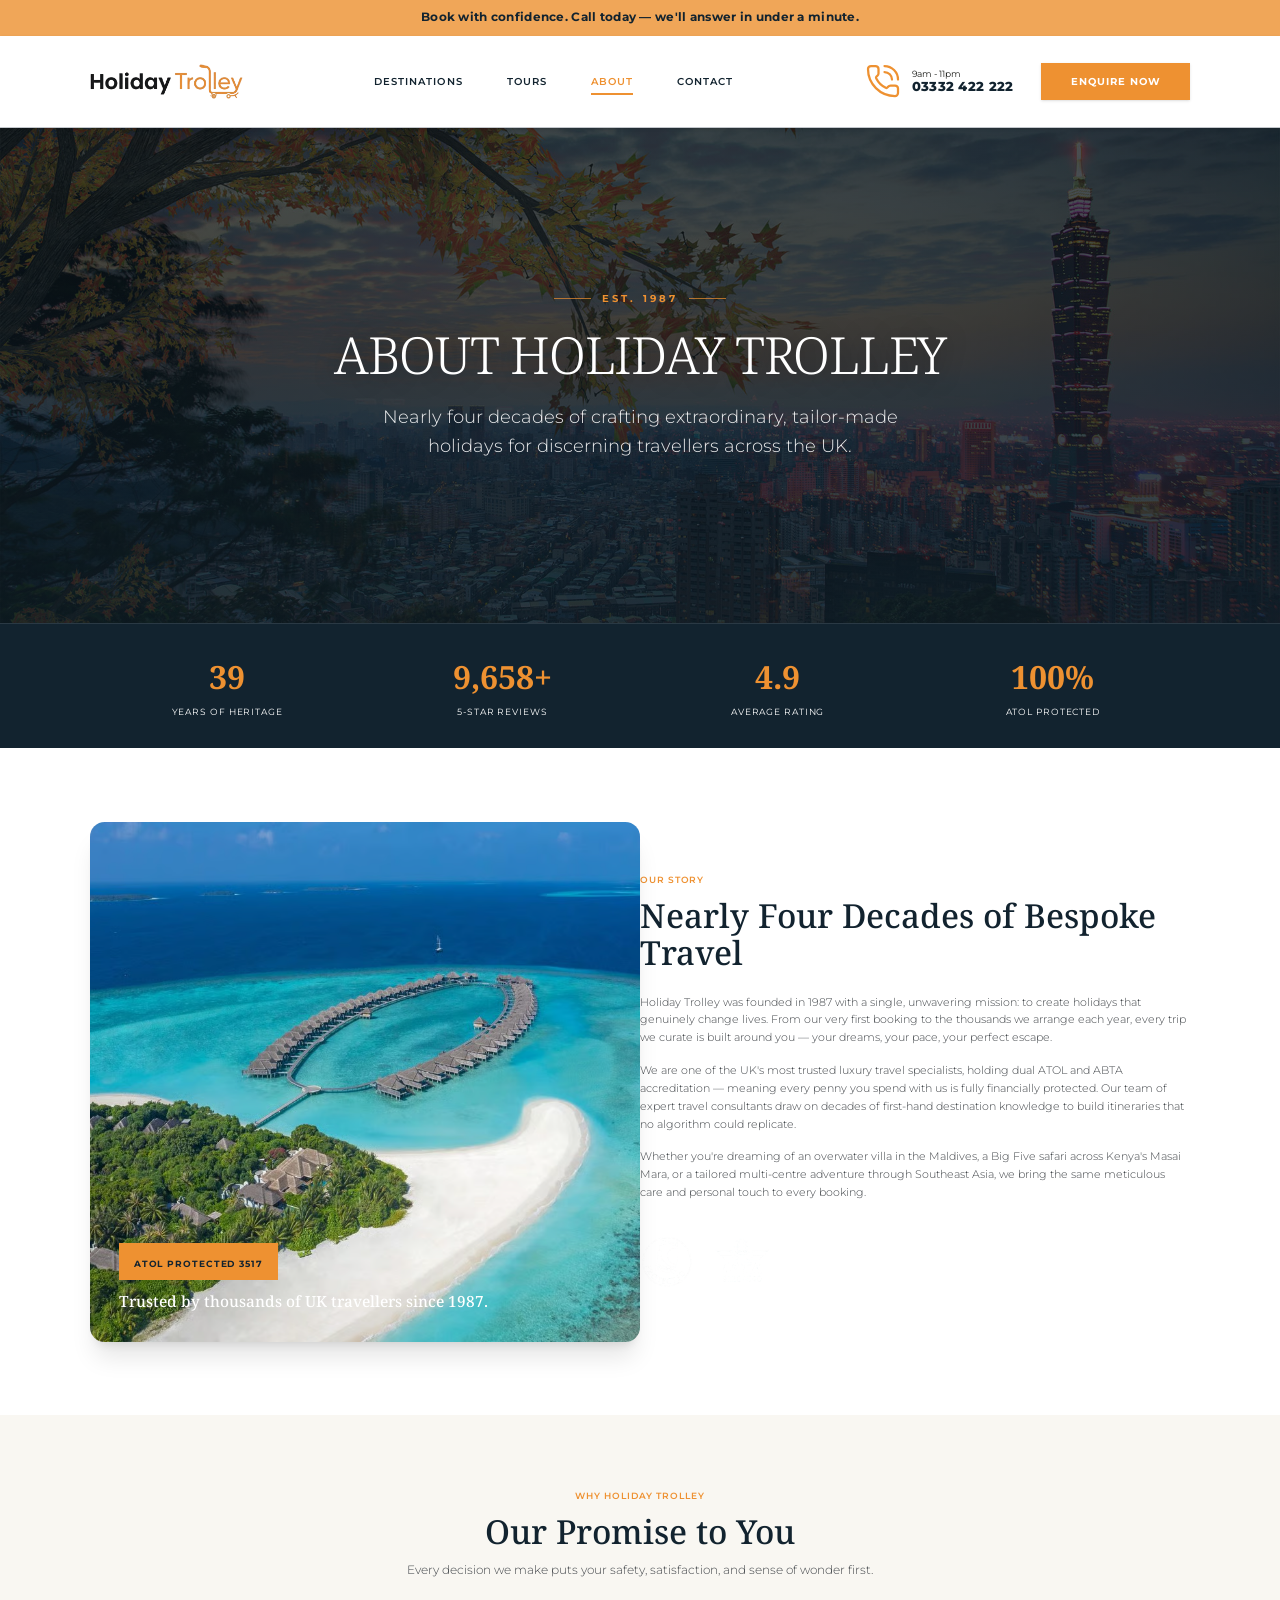
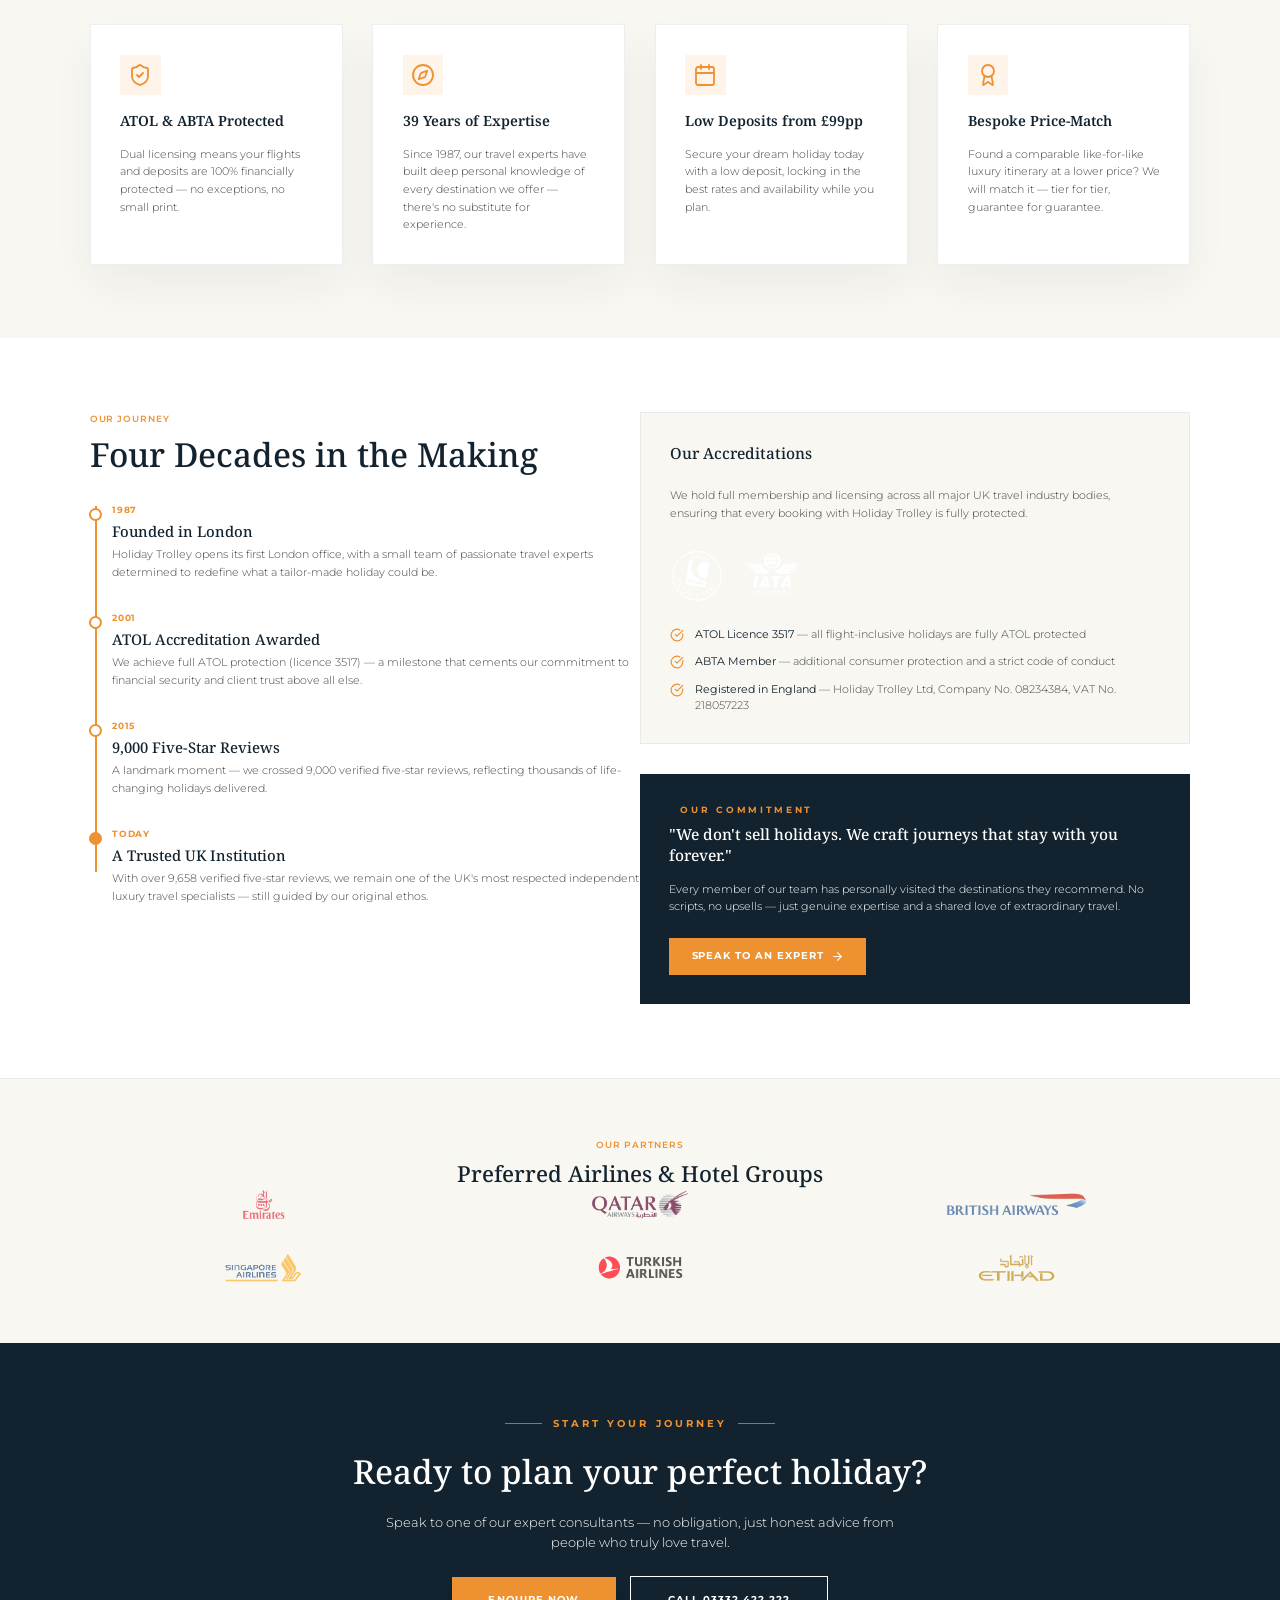
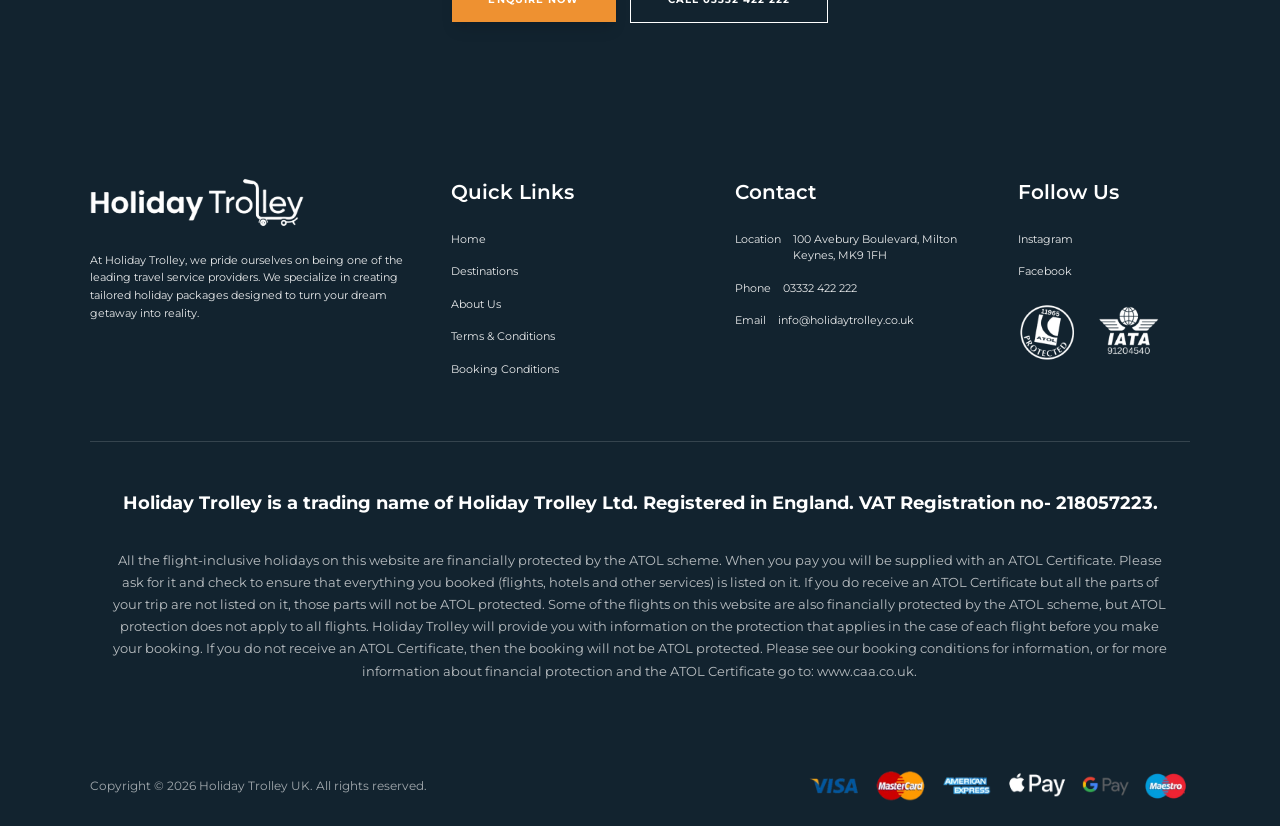
==== commit fe6de566: "Done" ====
--- a/about.html
+++ b/about.html
@@ -54,10 +54,9 @@
                     d="M13.832 16.568a1 1 0 0 0 1.213-.303l.355-.465A2 2 0 0 1 17 15h3a2 2 0 0 1 2 2v3a2 2 0 0 1-2 2A18 18 0 0 1 2 4a2 2 0 0 1 2-2h3a2 2 0 0 1 2 2v3a2 2 0 0 1-.8 1.6l-.468.351a1 1 0 0 0-.292 1.233 14 14 0 0 0 6.392 6.384">
                   </path>
                 </svg>
-                <div class="flex flex-col leading-tight"><span class="text-slate-400 text-[0.7vw]">9am -
+                <div class="flex flex-col leading-tight"><span class="text-deep-navy/50 text-[0.7vw]">9am -
                     11pm</span><span
-                    class="text-deep-navy font-extrabold text-[1vw] tracking-wide group-hover:text-gold-accent transition-colors">0203
-                    023 7776</span></div>
+                    class="text-deep-navy font-extrabold text-[1vw] tracking-wide group-hover:text-gold-accent transition-colors">03332 422 222</span></div>
               </a></div>
             <div class="flex gap-2 ml-[1vw]"><button
                 class="bg-gold-accent text-pure-white px-8 py-3 font-sans text-[0.8vw] tracking-widest uppercase font-bold hover:bg-gold-hover transition-all duration-300 shadow-sm">Enquire
@@ -117,7 +116,7 @@
       </section>
 
       <!-- Stats bar -->
-      <section class="bg-deep-navy border-t border-white/10">
+      <section class="bg-deep-navy border-t border-white/10 text-pure-white">
         <div
           class="px-margin-mobile md:px-margin-desktop max-w-container-max mx-auto grid grid-cols-2 lg:grid-cols-4 gap-0">
           <div class="py-8 px-6 text-center border-r border-white/10">
@@ -384,7 +383,7 @@
                 </ul>
               </div>
               <!-- Our team promise -->
-              <div class="bg-deep-navy p-8 space-y-4">
+              <div class="bg-deep-navy p-8 space-y-4 text-pure-white">
                 <div class="flex items-center gap-3 mb-2">
                   <span class="block w-8 h-px bg-gold-accent/70"></span>
                   <span class="text-[0.7vw] font-bold text-gold-accent tracking-[0.3em] uppercase">Our Commitment</span>
@@ -433,7 +432,7 @@
       </section>
 
       <!-- CTA -->
-      <section class="py-20 bg-deep-navy text-center">
+      <section class="py-20 bg-deep-navy text-center text-pure-white">
         <div class="px-margin-mobile md:px-margin-desktop max-w-container-max mx-auto space-y-6">
           <div class="flex items-center justify-center gap-3">
             <span class="block w-10 h-px bg-gold-accent/70"></span>
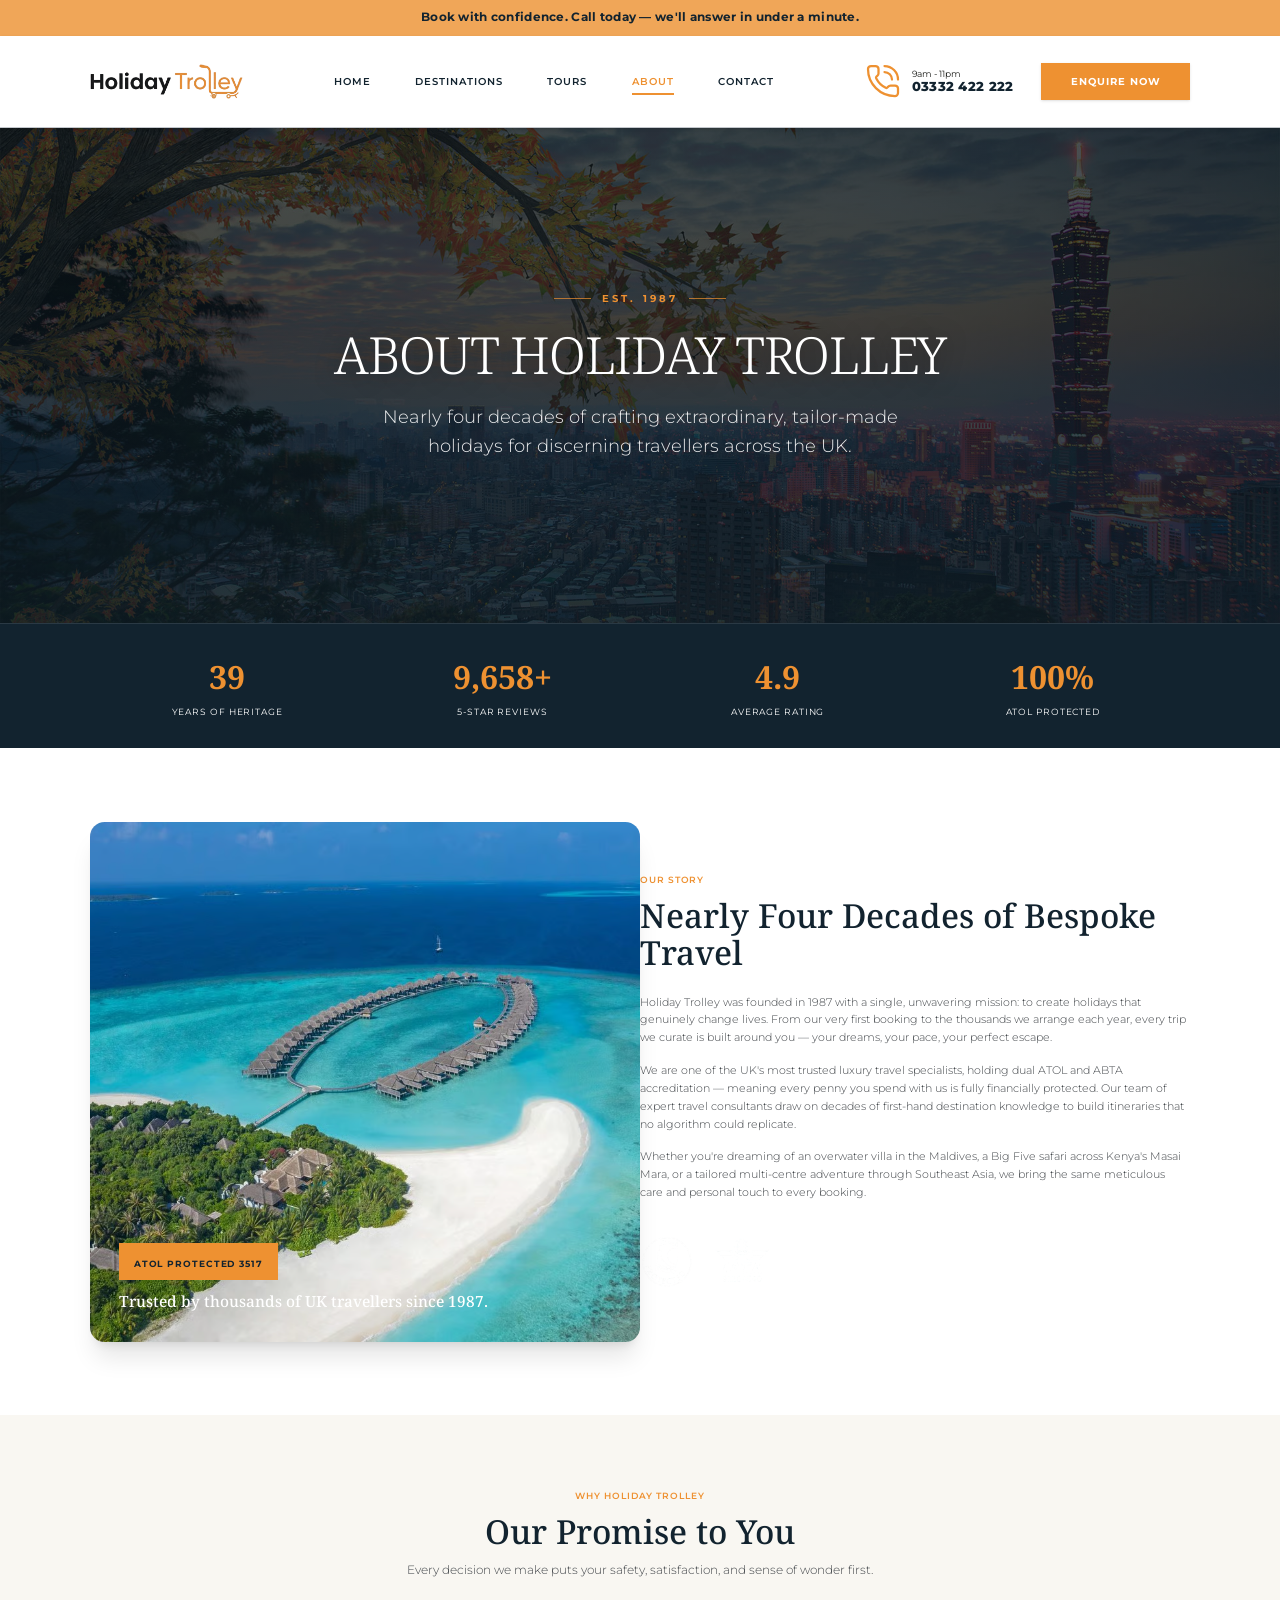
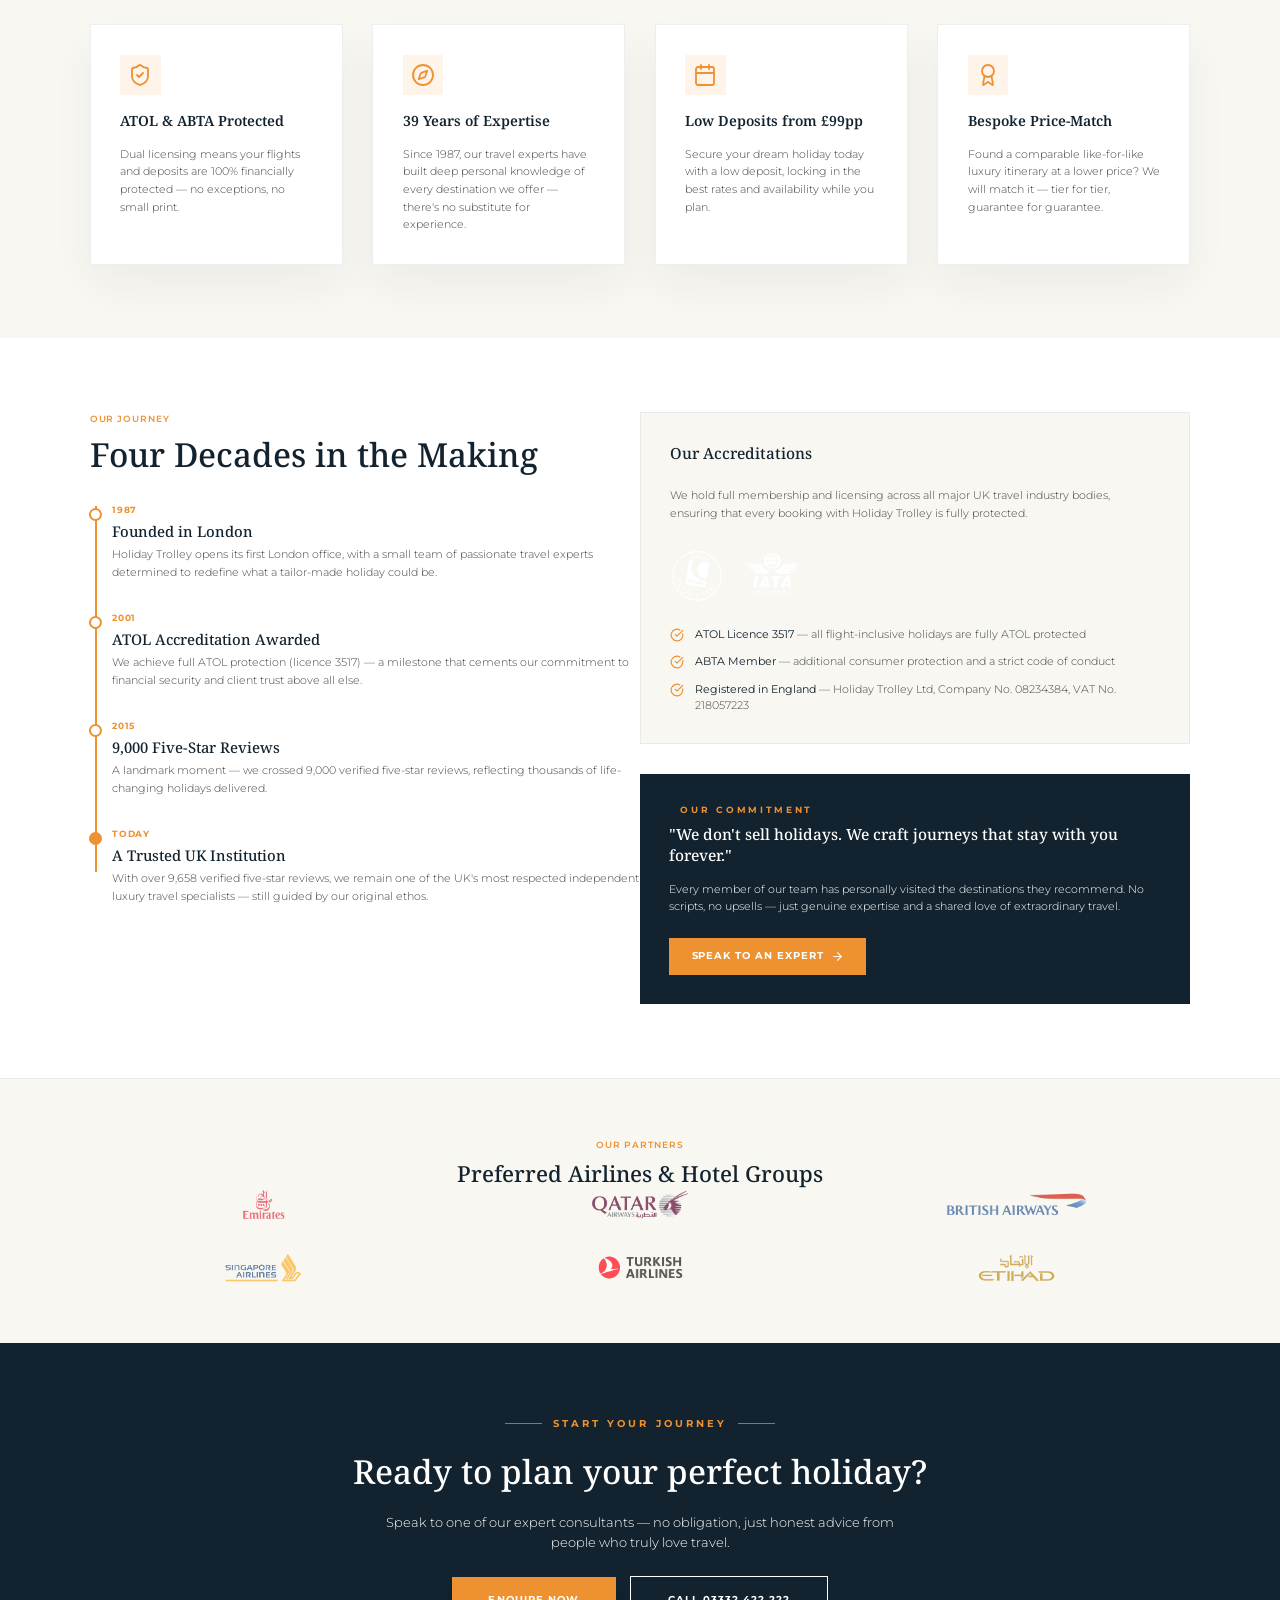
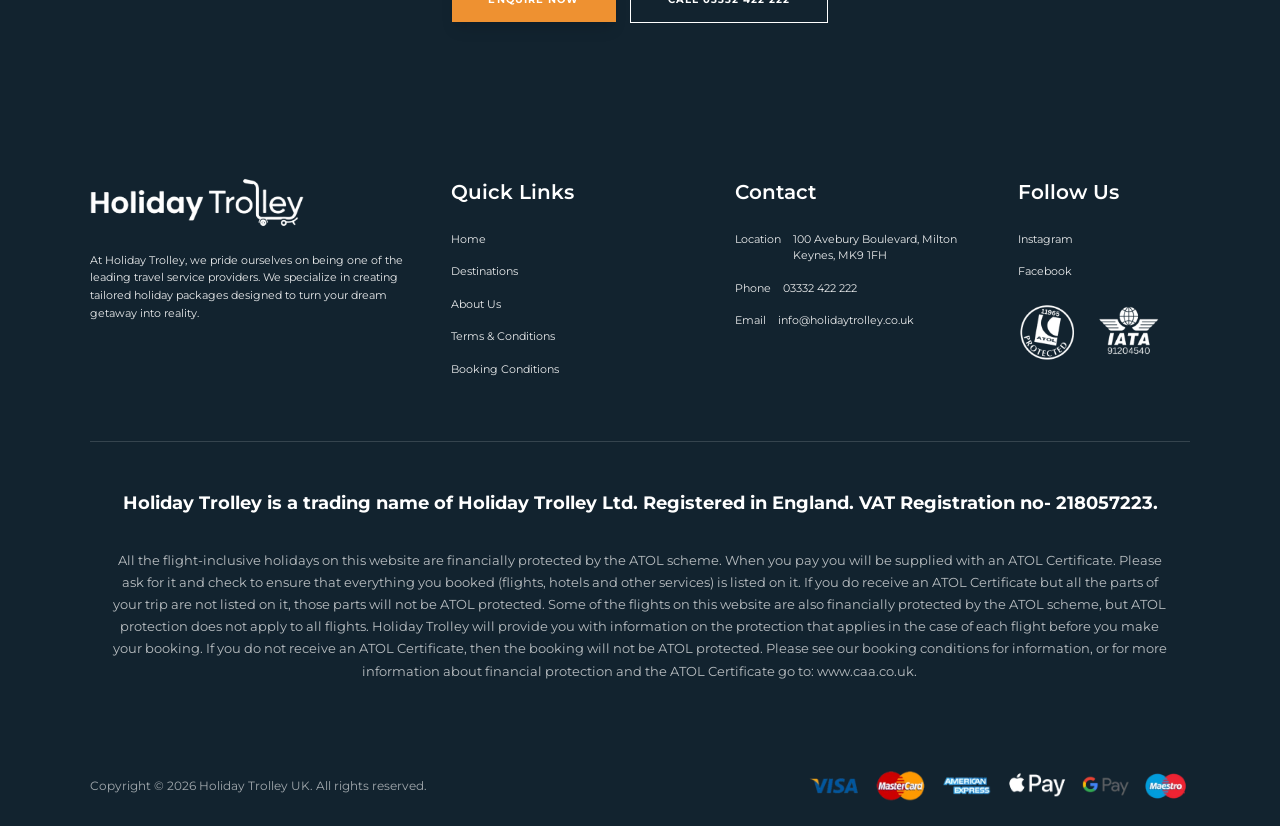
==== commit 42f89c2d: "Buttons updated" ====
--- a/about.html
+++ b/about.html
@@ -33,9 +33,11 @@
           <a class="flex items-center" href="index.html"><img alt="Holiday Trolley"
               class="w-[12vw] md:w-[12vw] w-auto object-contain" src="Assets/Logo.webp" /></a>
           <nav class="hidden lg:flex gap-12 items-center">
+            <a href="index.html"
+              class="text-deep-navy hover:text-gold-accent transition-colors duration-300 font-sans text-[0.8vw] tracking-widest uppercase font-semibold">Home</a>
             <a href="destinations.html"
               class="text-deep-navy hover:text-gold-accent transition-colors duration-300 font-sans text-[0.8vw] tracking-widest uppercase font-semibold">Destinations</a>
-            <a href="#"
+            <a href="https://holidaytrolley.co.uk/wp/tour/"
               class="text-deep-navy hover:text-gold-accent transition-colors duration-300 font-sans text-[0.8vw] tracking-widest uppercase font-semibold">Tours</a>
             <a href="about.html"
               class="text-gold-accent font-semibold relative after:absolute after:bottom-[-6px] after:left-0 after:w-full after:h-[2px] after:bg-gold-accent font-sans text-[0.8vw] tracking-widest uppercase">About</a>
@@ -58,9 +60,9 @@
                     11pm</span><span
                     class="text-deep-navy font-extrabold text-[1vw] tracking-wide group-hover:text-gold-accent transition-colors">03332 422 222</span></div>
               </a></div>
-            <div class="flex gap-2 ml-[1vw]"><button
+            <div class="flex gap-2 ml-[1vw]"><a href="contact.html"
                 class="bg-gold-accent text-pure-white px-8 py-3 font-sans text-[0.8vw] tracking-widest uppercase font-bold hover:bg-gold-hover transition-all duration-300 shadow-sm">Enquire
-                Now</button></div>
+                Now</a></div>
             <button aria-label="Open navigation menu"
               class="lg:hidden p-2 text-deep-navy hover:text-gold-accent transition-colors"><svg aria-hidden="true"
                 class="lucide lucide-menu" fill="none" height="24" stroke="currentColor" stroke-linecap="round"
@@ -77,18 +79,20 @@
           class="lg:hidden absolute top-full left-0 w-full bg-pure-white border-b border-outline-variant shadow-xl p-6 transition-all duration-300 animate-fadeIn"
           id="mobile-menu" style="display:none">
           <div class="flex flex-col gap-4">
+            <a href="index.html"
+              class="text-left text-deep-navy font-serif text-lg py-2 border-b border-slate-100">Home</a>
             <a href="destinations.html"
               class="text-left text-deep-navy font-serif text-lg py-2 border-b border-slate-100">Destinations</a>
-            <a href="#" class="text-left text-deep-navy font-serif text-lg py-2 border-b border-slate-100">Tours</a>
+            <a href="https://holidaytrolley.co.uk/wp/tour/" class="text-left text-deep-navy font-serif text-lg py-2 border-b border-slate-100">Tours</a>
             <a href="about.html"
               class="text-left text-gold-accent font-serif text-lg py-2 border-b border-slate-100">About</a>
             <a href="contact.html"
               class="text-left text-deep-navy font-serif text-lg py-2 border-b border-slate-100">Contact</a>
             <div class="flex flex-col gap-3 pt-4"><a
                 class="flex items-center gap-2 text-deep-navy font-bold py-2 justify-center border border-slate-200"
-                href="tel:03332422222">Call 03332 422 222</a><button
-                class="w-full bg-gold-accent text-pure-white py-3 font-sans text-xs tracking-widest uppercase font-bold text-center">Start
-                Bespoke Enquiry</button></div>
+                href="tel:03332422222">Call 03332 422 222</a><a href="contact.html"
+                class="w-full bg-gold-accent text-pure-white py-3 font-sans text-xs tracking-widest uppercase font-bold text-center block">Start
+                Bespoke Enquiry</a></div>
           </div>
         </div>
       </header>
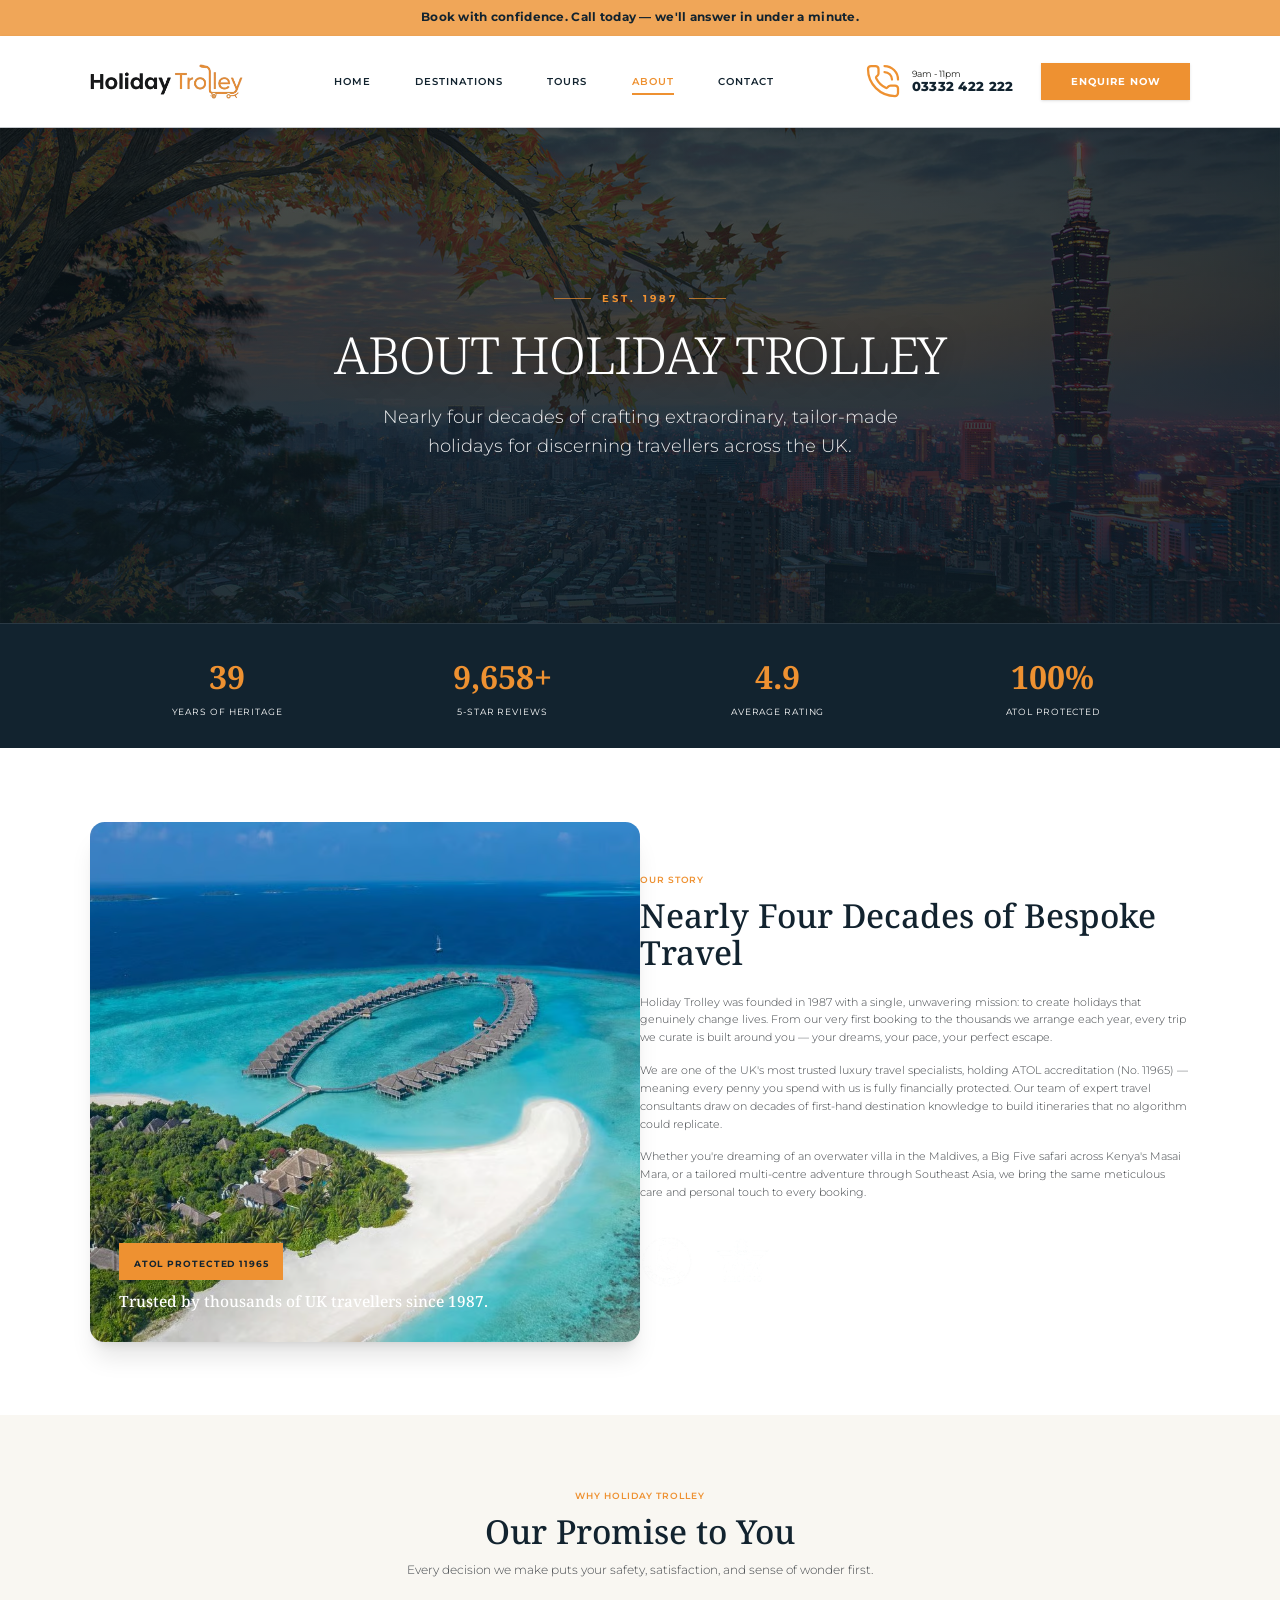
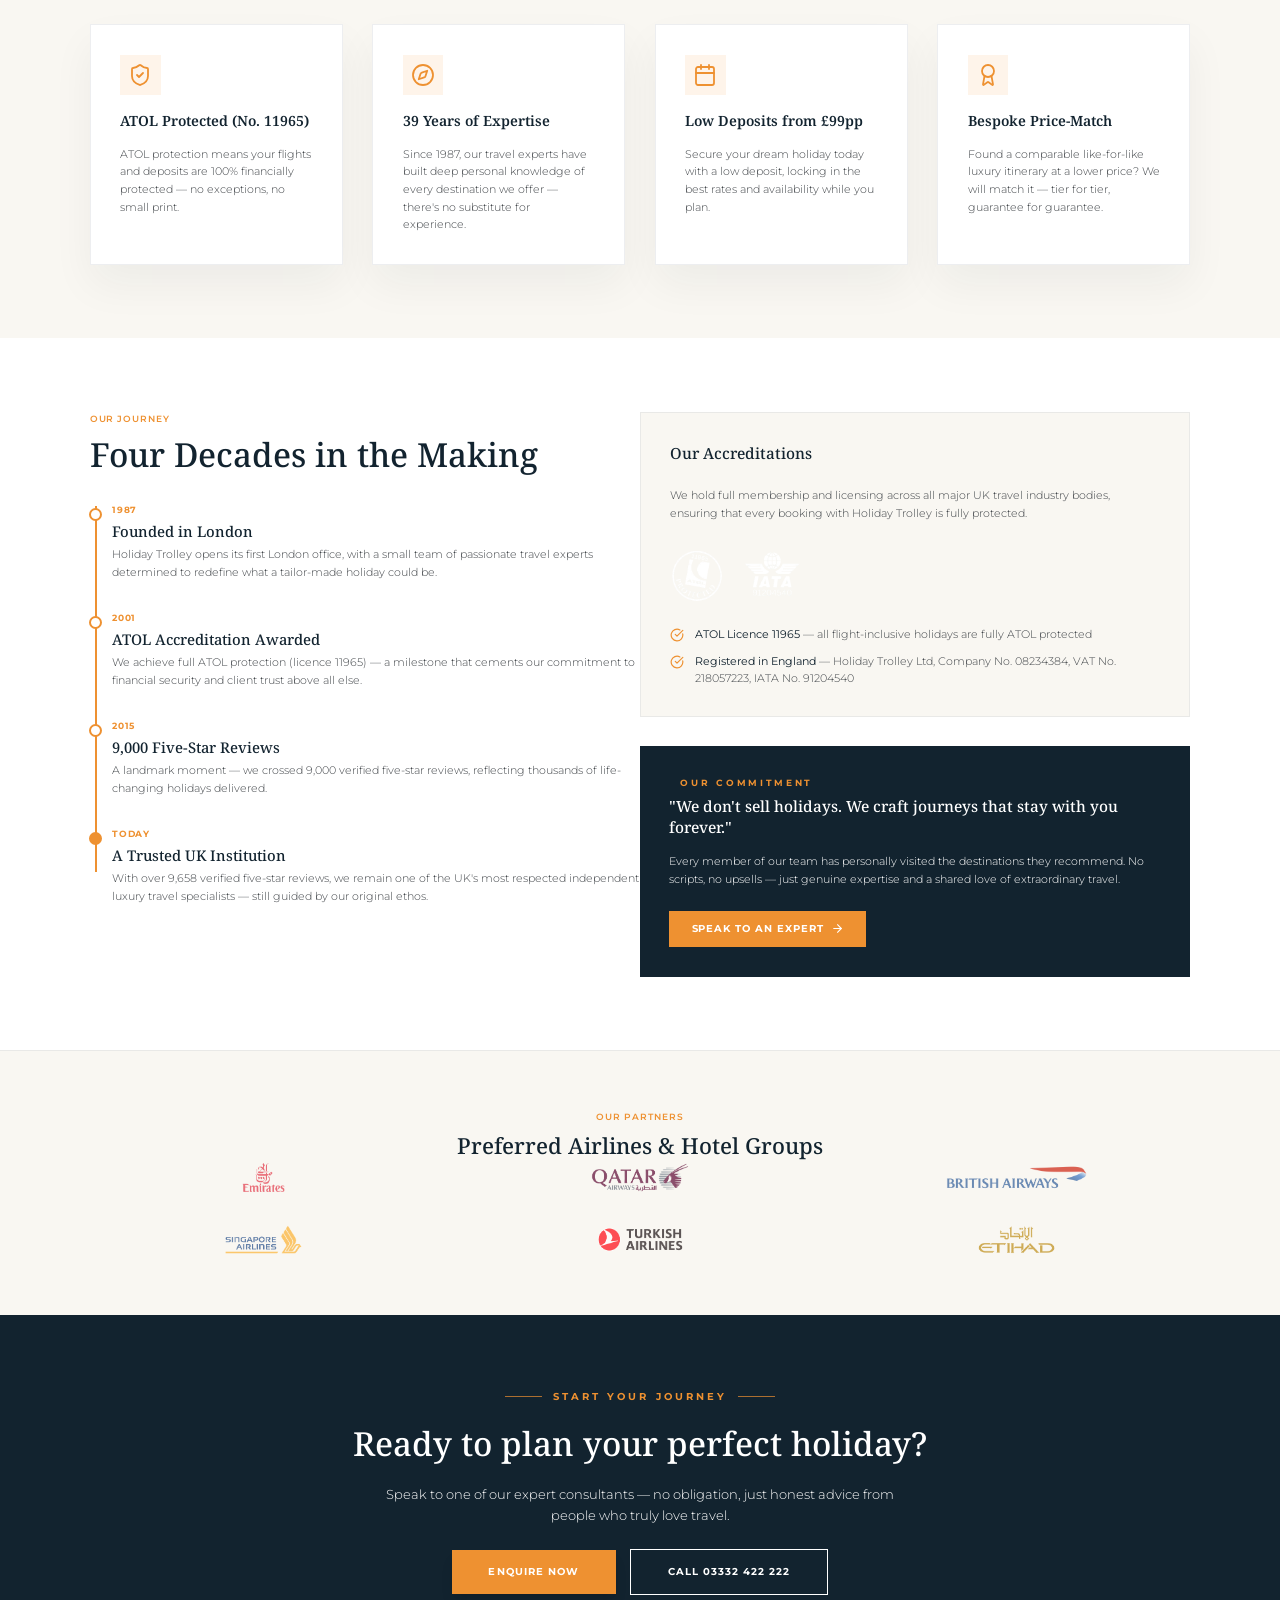
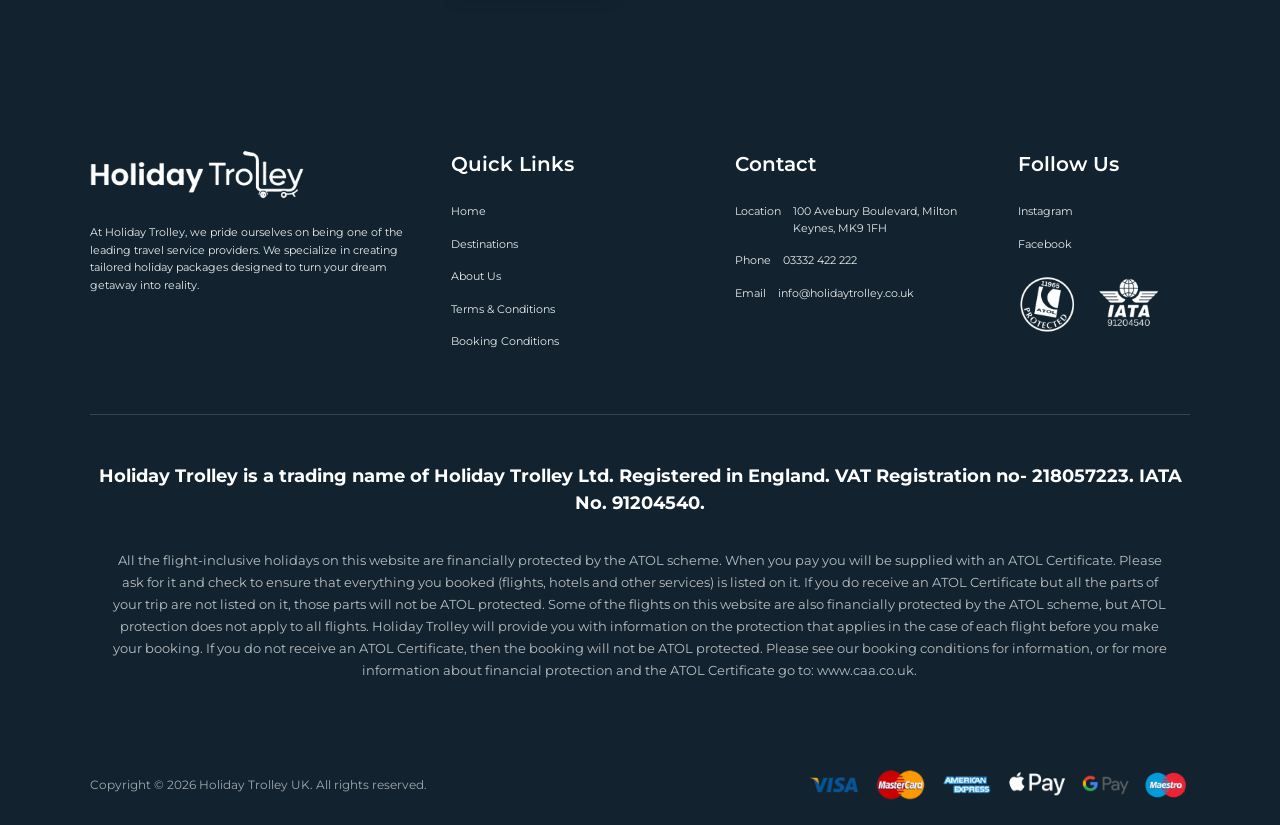
==== commit 8955b6a8: "ATOL and IATA updated" ====
--- a/about.html
+++ b/about.html
@@ -1,4 +1,4 @@
-<!doctype html>
+﻿<!doctype html>
 <html lang="en">
 
 <head>
@@ -154,7 +154,7 @@
               <div class="absolute bottom-0 left-0 right-0 p-8">
                 <div class="bg-gold-accent inline-block px-4 py-2 mb-3">
                   <span class="text-deep-navy font-bold font-sans uppercase tracking-widest text-[0.7vw]">ATOL
-                    Protected 3517</span>
+                    Protected 11965</span>
                 </div>
                 <p class="text-pure-white font-serif text-[1.2vw] font-medium leading-snug">Trusted by thousands of UK
                   travellers since 1987.</p>
@@ -172,8 +172,7 @@
                 <p>Holiday Trolley was founded in 1987 with a single, unwavering mission: to create holidays that
                   genuinely change lives. From our very first booking to the thousands we arrange each year, every trip
                   we curate is built around you — your dreams, your pace, your perfect escape.</p>
-                <p>We are one of the UK's most trusted luxury travel specialists, holding dual ATOL and ABTA
-                  accreditation — meaning every penny you spend with us is fully financially protected. Our team of
+                <p>We are one of the UK's most trusted luxury travel specialists, holding ATOL accreditation (No. 11965) — meaning every penny you spend with us is fully financially protected. Our team of
                   expert travel consultants draw on decades of first-hand destination knowledge to build itineraries
                   that no algorithm could replicate.</p>
                 <p>Whether you're dreaming of an overwater villa in the Maldives, a Big Five safari across Kenya's
@@ -213,8 +212,8 @@
                   <path d="m9 12 2 2 4-4"></path>
                 </svg>
               </div>
-              <h3 class="font-serif font-semibold text-deep-navy text-[1.1vw]">ATOL &amp; ABTA Protected</h3>
-              <p class="text-[0.85vw] text-on-surface-variant leading-relaxed font-light">Dual licensing means your
+              <h3 class="font-serif font-semibold text-deep-navy text-[1.1vw]">ATOL Protected (No. 11965)</h3>
+              <p class="text-[0.85vw] text-on-surface-variant leading-relaxed font-light">ATOL protection means your
                 flights and deposits are 100% financially protected — no exceptions, no small print.</p>
             </div>
             <!-- Card 2 -->
@@ -308,7 +307,7 @@
                       class="text-[0.625rem] font-bold text-gold-accent font-sans uppercase tracking-widest block">2001</span>
                     <h3 class="font-serif text-base text-deep-navy font-medium">ATOL Accreditation Awarded</h3>
                     <p class="text-[0.85vw] text-on-surface-variant leading-relaxed font-light">We achieve full ATOL
-                      protection (licence 3517) — a milestone that cements our commitment to financial security and
+                      protection (licence 11965) — a milestone that cements our commitment to financial security and
                       client trust above all else.</p>
                   </div>
                 </div>
@@ -361,7 +360,7 @@
                       <path d="M21.801 10A10 10 0 1 1 17 3.335"></path>
                       <path d="m9 11 3 3L22 4"></path>
                     </svg>
-                    <span><strong class="text-deep-navy">ATOL Licence 3517</strong> — all flight-inclusive holidays are
+                    <span><strong class="text-deep-navy">ATOL Licence 11965</strong> — all flight-inclusive holidays are
                       fully ATOL protected</span>
                   </li>
                   <li class="flex gap-3 items-start">
@@ -371,18 +370,8 @@
                       <path d="M21.801 10A10 10 0 1 1 17 3.335"></path>
                       <path d="m9 11 3 3L22 4"></path>
                     </svg>
-                    <span><strong class="text-deep-navy">ABTA Member</strong> — additional consumer protection and a
-                      strict code of conduct</span>
-                  </li>
-                  <li class="flex gap-3 items-start">
-                    <svg class="text-gold-accent shrink-0 mt-0.5" fill="none" height="14" stroke="currentColor"
-                      stroke-linecap="round" stroke-linejoin="round" stroke-width="2" viewbox="0 0 24 24" width="14"
-                      xmlns="http://www.w3.org/2000/svg">
-                      <path d="M21.801 10A10 10 0 1 1 17 3.335"></path>
-                      <path d="m9 11 3 3L22 4"></path>
-                    </svg>
                     <span><strong class="text-deep-navy">Registered in England</strong> — Holiday Trolley Ltd, Company
-                      No. 08234384, VAT No. 218057223</span>
+                      No. 08234384, VAT No. 218057223, IATA No. 91204540</span>
                   </li>
                 </ul>
               </div>
@@ -473,8 +462,8 @@
                 <li><a href="index.html">Home</a></li>
                 <li><a href="destinations.html">Destinations</a></li>
                 <li><a href="about.html">About Us</a></li>
-                <li><a href="#">Terms &amp; Conditions</a></li>
-                <li><a href="#">Booking Conditions</a></li>
+                <li><a href="https://holidaytrolley.co.uk/wp/">Terms &amp; Conditions</a></li>
+                <li><a href="https://holidaytrolley.co.uk/wp/">Booking Conditions</a></li>
               </ul>
             </div>
             <div class="foot-col">
@@ -497,7 +486,7 @@
           </div>
           <div class="legal">
             <h5>Holiday Trolley is a trading name of Holiday Trolley Ltd. Registered in England. VAT Registration no-
-              218057223.</h5>
+              218057223. IATA No. 91204540.</h5>
             <p>All the flight-inclusive holidays on this website are financially protected by the ATOL scheme. When you
               pay you will be supplied with an ATOL Certificate. Please ask for it and check to ensure that everything
               you booked (flights, hotels and other services) is listed on it. If you do receive an ATOL Certificate but
--- a/styles.css
+++ b/styles.css
@@ -1,4 +1,4 @@
-@import"https://fonts.googleapis.com/css2?family=Montserrat:wght@400;500;600;700&family=Noto+Serif:wght@500;600;700&display=swap";
+/* Fonts loaded via <link> in HTML for non-blocking delivery */
 
 /*! tailwindcss v4.3.0 | MIT License | https://tailwindcss.com */
 @layer properties {
@@ -643,7 +643,7 @@
   }
 
   .-mt-24 {
-    margin-top: calc(var(--spacing) * -24)
+    margin-top: calc(var(--spacing) * -55)
   }
 
   .mt-0\.5 {
@@ -3381,4 +3381,206 @@
   height: 5vw;
   width: auto;
   object-fit: contain
+}
+
+/* ================================================================
+   MOBILE & TABLET RESPONSIVE OVERRIDES
+   These rules are outside @layer so they override all Tailwind
+   utility classes above without needing !important.
+   ================================================================ */
+
+/* ---------- Mobile (≤ 767px) ---------- */
+@media (max-width: 767px) {
+
+  /* Pin all vw-unit font classes to readable minimums */
+  .text-\[0\.7vw\]  { font-size: 10px; }
+  .text-\[0\.8vw\]  { font-size: 11px; }
+  .text-\[0\.85vw\] { font-size: 11px; }
+  .text-\[0\.9vw\]  { font-size: 2.4vw; }
+  .text-\[0\.95vw\] { font-size: 13px; }
+  .text-\[1vw\]     { font-size: 14px; }
+  .text-\[1\.1vw\]  { font-size: 15px; }
+  .text-\[1\.2vw\]  { font-size: 15px; }
+  .text-\[1\.5vw\]  { font-size: 17px; }
+  .text-\[2vw\]     { font-size: 17px; }
+  .text-\[4vw\]     { font-size: clamp(24px, 7.5vw, 32px); }
+
+  /* Logo */
+  img[alt="Holiday Trolley"] { width: 40vw; height: auto; }
+
+  /* Hero search form — reduce bottom offset so it doesn't overflow on small screens */
+  #hero-search { bottom: 0.5rem; }
+
+  /* Hide the header Enquire Now button — the mobile menu already has enquiry links */
+  #main-header .ml-\[1vw\] { display: none; }
+
+  /* Footer logo & protection badge */
+  .foot-logo  { height: 38px; }
+  .atol-badge { height: 44px; margin-top: 0; }
+
+  /* Payment icons: sensible size when wrapping on narrow screens */
+  .pays img { width: auto; max-height: 28px; }
+}
+
+/* ---------- Tablet (768px – 1023px) ---------- */
+@media (min-width: 768px) and (max-width: 1023px) {
+
+  /* vw-unit fonts: still too small at these viewport widths */
+  .text-\[0\.7vw\]  { font-size: 10px; }
+  .text-\[0\.8vw\]  { font-size: 12px; }
+  .text-\[0\.85vw\] { font-size: 12px; }
+  .text-\[0\.9vw\]  { font-size: 13px; }
+  .text-\[0\.95vw\] { font-size: 13px; }
+  .text-\[1vw\]     { font-size: 14px; }
+  .text-\[1\.1vw\]  { font-size: 15px; }
+  .text-\[1\.2vw\]  { font-size: 16px; }
+  .text-\[1\.5vw\]  { font-size: 17px; }
+  .text-\[2vw\]     { font-size: 20px; }
+
+  /* Logo */
+  img[alt="Holiday Trolley"] { width: 130px; height: auto; }
+
+  /* Footer logos */
+  .foot-logo  { height: 42px; }
+  .atol-badge { height: 48px; margin-top: 0; }
+}
+
+/* ================================================================
+   CUSTOM MONTH PICKER
+   ================================================================ */
+
+.ht-month-picker {
+  position: absolute;
+  bottom: calc(100% + 10px);
+  left: -1px;
+  min-width: 268px;
+  background: linear-gradient(145deg, #0e1d28 0%, #12232f 50%, #1a3347 100%);
+  border: 1px solid rgba(238, 145, 49, 0.28);
+  border-radius: 14px;
+  box-shadow:
+    0 32px 80px rgba(0, 0, 0, 0.55),
+    0 8px 24px rgba(18, 35, 47, 0.6),
+    inset 0 1px 0 rgba(255, 255, 255, 0.06);
+  overflow: hidden;
+  z-index: 9999;
+  animation: ht-mp-in 0.22s cubic-bezier(0.16, 1, 0.3, 1);
+}
+
+@keyframes ht-mp-in {
+  from { opacity: 0; transform: translateY(6px) scale(0.96); }
+  to   { opacity: 1; transform: translateY(0) scale(1); }
+}
+
+.ht-mp-stripe {
+  height: 3px;
+  background: linear-gradient(90deg, var(--color-gold-accent, #ee9131), #f5c06a, var(--color-gold-accent, #ee9131));
+  background-size: 200% 100%;
+  animation: ht-mp-shimmer 2.5s linear infinite;
+}
+
+@keyframes ht-mp-shimmer {
+  0%   { background-position: 200% 0; }
+  100% { background-position: -200% 0; }
+}
+
+.ht-mp-header {
+  display: flex;
+  align-items: center;
+  justify-content: space-between;
+  padding: 15px 18px 13px;
+}
+
+.ht-mp-year-label {
+  color: #fff;
+  font-family: var(--font-serif, Georgia, serif);
+  font-size: 20px;
+  font-weight: 600;
+  letter-spacing: 0.04em;
+  text-shadow: 0 1px 8px rgba(0, 0, 0, 0.4);
+}
+
+.ht-mp-nav {
+  background: rgba(255, 255, 255, 0.07);
+  border: 1px solid rgba(255, 255, 255, 0.14);
+  color: rgba(255, 255, 255, 0.65);
+  width: 32px;
+  height: 32px;
+  border-radius: 50%;
+  cursor: pointer;
+  display: flex;
+  align-items: center;
+  justify-content: center;
+  transition: background 0.18s, color 0.18s, border-color 0.18s, transform 0.18s;
+  font-size: 14px;
+  line-height: 1;
+  flex-shrink: 0;
+}
+
+.ht-mp-nav:hover {
+  background: var(--color-gold-accent, #ee9131);
+  border-color: var(--color-gold-accent, #ee9131);
+  color: #12232f;
+  transform: scale(1.08);
+}
+
+.ht-mp-nav:disabled,
+.ht-mp-nav[disabled] {
+  opacity: 0.25;
+  cursor: default;
+  transform: none;
+}
+
+.ht-mp-divider {
+  height: 1px;
+  background: rgba(255, 255, 255, 0.07);
+  margin: 0 14px;
+}
+
+.ht-mp-grid {
+  display: grid;
+  grid-template-columns: repeat(3, 1fr);
+  gap: 6px;
+  padding: 14px 14px 18px;
+}
+
+.ht-mp-btn {
+  background: rgba(255, 255, 255, 0.04);
+  border: 1px solid transparent;
+  color: rgba(255, 255, 255, 0.78);
+  padding: 11px 4px;
+  font-family: var(--font-sans, sans-serif);
+  font-size: 11px;
+  font-weight: 600;
+  letter-spacing: 0.1em;
+  text-transform: uppercase;
+  cursor: pointer;
+  border-radius: 8px;
+  transition: background 0.15s, color 0.15s, border-color 0.15s, transform 0.12s, box-shadow 0.15s;
+  text-align: center;
+}
+
+.ht-mp-btn:hover:not(.ht-mp-past) {
+  background: rgba(238, 145, 49, 0.16);
+  border-color: rgba(238, 145, 49, 0.45);
+  color: var(--color-gold-accent, #ee9131);
+  transform: translateY(-2px);
+}
+
+.ht-mp-btn.ht-mp-past {
+  opacity: 0.22;
+  cursor: default;
+}
+
+.ht-mp-btn.ht-mp-selected {
+  background: var(--color-gold-accent, #ee9131);
+  color: #12232f;
+  font-weight: 700;
+  border-color: var(--color-gold-accent, #ee9131);
+  box-shadow: 0 4px 16px rgba(238, 145, 49, 0.4);
+  transform: none;
+}
+
+.ht-mp-btn.ht-mp-current:not(.ht-mp-selected) {
+  border-color: rgba(238, 145, 49, 0.5);
+  color: var(--color-gold-accent, #ee9131);
 }
